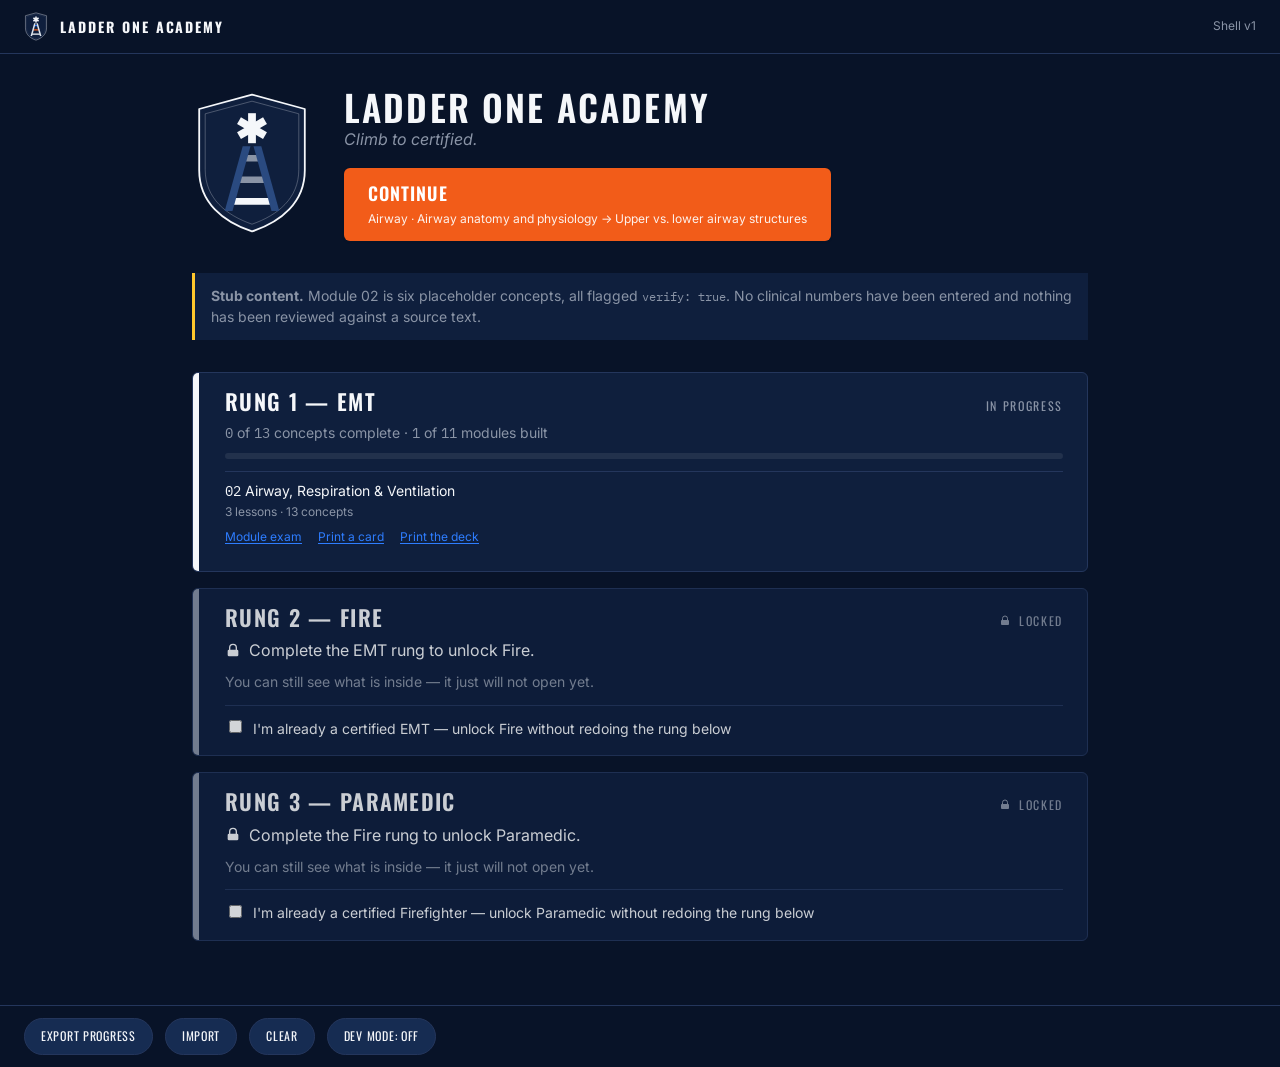
==== index.html @ 01d5b7f4 "Deck print: multiple cards per sheet Co-Authored-By: Claude Opus 5 <noreply@anthropic.com>" ====
<!DOCTYPE html>
<html lang="en" data-text-size="base">
<head>
<meta charset="utf-8">
<meta name="viewport" content="width=device-width, initial-scale=1">
<title>Ladder One Academy</title>
<meta name="description" content="Climb to certified. EMT, Fire and Paramedic, one rung at a time.">
<link rel="icon" href="brand/logo.svg">
<link rel="stylesheet" href="brand/theme.css">
<link rel="stylesheet" href="brand/print.css">
<style>
  /* App shell layout. Colors and type come from brand/theme.css — nothing here
     hardcodes a hex value except the one translucent overlay. */
  .skip {
    position: absolute; left: -9999px;
    background: var(--signal-yellow); color: var(--navy);
    padding: var(--space-2) var(--space-4); border-radius: var(--radius); font-weight: 600;
  }
  .skip:focus { left: var(--space-4); top: var(--space-4); z-index: 10; }

  header.app, footer.app {
    display: flex; align-items: center; gap: var(--space-3);
    padding: var(--space-3) var(--space-5);
    border-bottom: 1px solid var(--border);
  }
  footer.app { border-bottom: 0; border-top: 1px solid var(--border); flex-wrap: wrap; }
  header.app .wordmark {
    font-family: var(--font-display); font-weight: 700;
    letter-spacing: var(--tracking-wider); text-transform: uppercase; font-size: var(--fs-sm);
  }
  header.app .spacer, footer.app .spacer { margin-left: auto; }

  main { display: block; max-width: 56rem; margin: 0 auto; padding: var(--space-6) var(--space-5) var(--space-10); }
  main:focus { outline: none; }
  .loading { color: var(--text-muted); }

  /* --- Hero --------------------------------------------------------------- */
  .hero { display: flex; gap: var(--space-6); align-items: center; flex-wrap: wrap; margin-bottom: var(--space-6); }
  .hero .mark { width: 120px; height: auto; flex: none; }
  .hero h1 { margin: 0; font-size: var(--fs-2xl); }
  .tagline { color: var(--text-muted); font-style: italic; margin: 0 0 var(--space-4); }

  .cta {
    display: inline-block; text-decoration: none;
    background: var(--ember); color: #fff;
    font-family: var(--font-display); font-size: var(--fs-md); font-weight: 600;
    letter-spacing: var(--tracking-wide); text-transform: uppercase;
    padding: var(--space-3) var(--space-5); border-radius: var(--radius);
    box-shadow: var(--shadow-1); transition: box-shadow var(--transition);
  }
  .cta:hover { box-shadow: var(--glow-unlocked); }
  .cta em {
    display: block; font-style: normal; font-family: var(--font-ui);
    font-size: var(--fs-xs); font-weight: 400; letter-spacing: 0; text-transform: none;
    opacity: .92; margin-top: 2px;
  }
  .cta--done { background: var(--surface-raised); color: var(--text-muted); }

  /* --- Banner ------------------------------------------------------------- */
  .banner {
    border-left: 3px solid var(--signal-yellow); background: var(--surface);
    padding: var(--space-3) var(--space-4); font-size: var(--fs-sm);
    color: var(--text-muted); margin-bottom: var(--space-6);
  }
  .banner--error { border-left-color: var(--ember); color: var(--text); }
  .banner code { font-size: var(--fs-xs); }

  /* --- Rungs -------------------------------------------------------------- */
  .rungs { display: flex; flex-direction: column; gap: var(--space-4); }

  .rung {
    position: relative; background: var(--surface); border: 1px solid var(--border);
    border-radius: var(--radius); padding: var(--space-4) var(--space-5) var(--space-4) var(--space-6);
    overflow: hidden;
  }
  .rung-bar { position: absolute; left: 0; top: 0; bottom: 0; width: 6px; background: var(--tier-color); }
  .rung.is-locked { opacity: .82; }
  .rung.is-locked .rung-bar { background: var(--slate); }

  .rung header { display: flex; align-items: baseline; justify-content: space-between; gap: var(--space-3); }
  .rung h2 { margin: 0 0 var(--space-2); font-size: var(--fs-lg); }
  .rung .status {
    display: inline-flex; align-items: center; gap: var(--space-2);
    font-family: var(--font-display); font-size: var(--fs-xs);
    letter-spacing: var(--tracking-wider); text-transform: uppercase; color: var(--text-muted);
  }
  .lock { width: 1em; height: 1em; }

  .lock-why { display: flex; align-items: center; gap: var(--space-2); margin: 0 0 var(--space-2); color: var(--text); }
  .browse { margin: 0; font-size: var(--fs-sm); color: var(--text-muted); }

  .meta { margin: 0 0 var(--space-2); font-size: var(--fs-sm); color: var(--text-muted); }
  .bar { height: 6px; border-radius: var(--radius-pill); background: rgba(255,255,255,.08); overflow: hidden; margin-bottom: var(--space-3); }
  .bar span { display: block; height: 100%; background: var(--tier-color); }

  .modlist { list-style: none; margin: 0; padding: 0; font-size: var(--fs-sm); }
  .modlist li { padding: var(--space-2) 0; border-top: 1px solid var(--border); }
  .modlist em { display: block; font-style: normal; font-size: var(--fs-xs); color: var(--text-muted); }

  .attest { margin-top: var(--space-3); padding-top: var(--space-3); border-top: 1px solid var(--border); }
  .attest label { display: flex; gap: var(--space-2); align-items: flex-start; font-size: var(--fs-sm); cursor: pointer; }
  .attest input { margin-top: .2em; flex: none; }
  .attest-on { margin: var(--space-2) 0 0; font-size: var(--fs-xs); color: var(--signal-yellow); }

  /* --- Lesson stub -------------------------------------------------------- */
  .stub .crumb { font-family: var(--font-display); letter-spacing: var(--tracking-wider); text-transform: uppercase; font-size: var(--fs-xs); color: var(--text-muted); margin-bottom: var(--space-2); }
  .stub h1 { margin-bottom: var(--space-2); }
  .verify-flag { color: var(--signal-yellow); font-size: var(--fs-sm); }
  .stub-box { border: 1px dashed var(--border); border-radius: var(--radius); padding: var(--space-5); margin: var(--space-5) 0; }
  .stub-box h2 { margin-bottom: var(--space-2); font-size: var(--fs-md); color: var(--text-muted); }
  .back { font-family: var(--font-display); letter-spacing: var(--tracking-wide); text-transform: uppercase; font-size: var(--fs-sm); }

  /* --- Lesson view -------------------------------------------------------- */
  .lesson .crumb { font-size: var(--fs-xs); color: var(--text-muted); margin-bottom: var(--space-3); }
  .lesson .crumb a { color: var(--text-muted); }
  .lesson .crumb span { opacity: .5; margin: 0 .25em; }

  .lesson-head h1 { margin-bottom: var(--space-2); }
  .lesson-meta {
    display: flex; align-items: center; gap: var(--space-2); flex-wrap: wrap;
    font-size: var(--fs-sm); color: var(--text-muted); margin-bottom: var(--space-4);
  }
  .done-flag {
    font-family: var(--font-display); font-size: var(--fs-xs); text-transform: uppercase;
    letter-spacing: var(--tracking-wide); color: var(--line-blue);
  }

  .verify-banner {
    border-left: 3px solid var(--signal-yellow); background: var(--surface);
    padding: var(--space-3) var(--space-4); font-size: var(--fs-sm);
    color: var(--text-muted); margin-bottom: var(--space-5);
  }
  .verify-banner b { color: var(--signal-yellow); }
  .verify-banner__rule { display: block; margin-top: var(--space-2); font-size: var(--fs-xs); opacity: .85; }

  .tabs { display: flex; flex-wrap: wrap; gap: var(--space-1); border-bottom: 1px solid var(--border); margin-bottom: var(--space-5); }
  .tab {
    text-decoration: none; color: var(--text-muted);
    font-family: var(--font-display); font-size: var(--fs-xs);
    letter-spacing: var(--tracking-wide); text-transform: uppercase;
    padding: var(--space-3) var(--space-4); border-bottom: 2px solid transparent; margin-bottom: -1px;
  }
  .tab:hover { color: var(--text); }
  .tab.is-active { color: var(--text); border-bottom-color: var(--tier-color); }

  .depth { display: flex; gap: var(--space-2); margin-bottom: var(--space-4); }
  .depth button, .confidence-btns button, .mode-foot button, .quiz-actions button {
    font: inherit; font-family: var(--font-display); font-size: var(--fs-xs);
    letter-spacing: var(--tracking-wide); text-transform: uppercase;
    background: var(--surface-raised); color: var(--text);
    border: 1px solid var(--border); border-radius: var(--radius-pill);
    padding: var(--space-2) var(--space-4); cursor: pointer;
  }
  .depth button[aria-pressed="true"] { background: var(--tier-color); color: var(--navy); border-color: var(--tier-color); }
  .depth-none { font-size: var(--fs-sm); color: var(--text-muted); font-style: italic; margin-bottom: var(--space-4); }

  .prose { font-size: var(--fs-md); line-height: var(--lh-loose); max-width: 38rem; }
  .analogy { font-size: var(--fs-lg); font-style: italic; color: var(--signal-yellow); max-width: 34rem; }
  .dispatch { font-family: var(--font-mono); font-size: var(--fs-sm); color: var(--text-muted); }

  .mode-foot { display: flex; align-items: center; gap: var(--space-3); flex-wrap: wrap; margin: var(--space-5) 0; }
  .mode-foot button:disabled { opacity: .55; cursor: default; }
  .mode-foot__hint { font-size: var(--fs-xs); color: var(--text-muted); }

  .keypoints {
    background: var(--surface); border: 1px solid var(--border);
    border-left: 3px solid var(--tier-color); border-radius: var(--radius);
    padding: var(--space-4) var(--space-5); margin: var(--space-5) 0;
  }
  .keypoints h2 { font-size: var(--fs-md); margin-bottom: var(--space-3); }
  .keypoints ul { margin: 0; padding-left: var(--space-5); }
  .keypoints li { margin-bottom: var(--space-2); }

  .concept-nav {
    display: flex; align-items: center; justify-content: space-between; gap: var(--space-3);
    border-top: 1px solid var(--border); padding-top: var(--space-4); margin-top: var(--space-6);
    font-family: var(--font-display); font-size: var(--fs-xs);
    letter-spacing: var(--tracking-wide); text-transform: uppercase;
  }
  .concept-nav .is-off { color: var(--slate); opacity: .45; }
  .nav-pos { font-family: var(--font-ui); letter-spacing: 0; text-transform: none; color: var(--text-muted); }

  /* --- Quiz --------------------------------------------------------------- */
  .quiz-intro h2, .quiz-result h2 { font-size: var(--fs-lg); }
  .quiz-note { font-size: var(--fs-sm); color: var(--text-muted); max-width: 38rem; }
  .quiz-progress { font-size: var(--fs-xs); color: var(--text-muted); text-transform: uppercase; letter-spacing: var(--tracking-wide); }
  .quiz-style { font-family: var(--font-mono); }
  .quiz-stem { font-size: var(--fs-md); line-height: var(--lh-snug); max-width: 38rem; margin-bottom: var(--space-4); }

  .opts { list-style: none; margin: 0 0 var(--space-5); padding: 0; max-width: 40rem; }
  .opt { margin-bottom: var(--space-2); }
  .opt > button {
    display: flex; gap: var(--space-3); width: 100%; text-align: left;
    font: inherit; color: var(--text); cursor: pointer;
    background: var(--surface); border: 1px solid var(--border);
    border-radius: var(--radius); padding: var(--space-3) var(--space-4);
  }
  .opt > button:hover:not(:disabled) { border-color: var(--slate); }
  .opt > button:disabled { cursor: default; }
  .opt-letter { flex: none; color: var(--text-muted); font-weight: 600; }
  .opt.is-correct > button { border-color: var(--line-blue); box-shadow: inset 3px 0 0 var(--line-blue); }
  .opt.is-wrong   > button { border-color: var(--ember);     box-shadow: inset 3px 0 0 var(--ember); }
  .opt.is-dim     > button { opacity: .5; }
  .rationale { font-size: var(--fs-sm); color: var(--text-muted); margin: var(--space-2) 0 0 var(--space-6); max-width: 36rem; }
  .rationale b { color: var(--text); }

  .confidence { border-top: 1px solid var(--border); padding-top: var(--space-4); }
  .confidence > p { margin-bottom: var(--space-3); font-family: var(--font-display); text-transform: uppercase; letter-spacing: var(--tracking-wide); font-size: var(--fs-xs); color: var(--text-muted); }
  .confidence-btns { display: flex; gap: var(--space-2); flex-wrap: wrap; margin-bottom: var(--space-3); }
  .confidence-note { font-size: var(--fs-xs); color: var(--text-muted); margin: 0; }

  .quiz-result { border: 1px solid var(--border); border-radius: var(--radius); padding: var(--space-5); }
  .quiz-result.is-pass { border-left: 3px solid var(--line-blue); }
  .quiz-result.is-fail { border-left: 3px solid var(--ember); }
  .score { font-size: var(--fs-lg); }
  .focus-note { font-size: var(--fs-sm); color: var(--text-muted); }
  .quiz-actions { display: flex; align-items: center; gap: var(--space-4); flex-wrap: wrap; margin-top: var(--space-4); }

  /* --- Do It mode --------------------------------------------------------- */
  .do-prompt { font-size: var(--fs-md); max-width: 38rem; margin-bottom: var(--space-5); }
  .do-list { list-style: none; margin: 0; padding: 0; max-width: 42rem; }
  .do-item {
    border: 1px solid var(--border); border-left: 3px solid var(--border);
    border-radius: var(--radius); padding: var(--space-4); margin-bottom: var(--space-3);
    background: var(--surface);
  }
  .do-item.is-right { border-left-color: var(--line-blue); }
  .do-item.is-wrong { border-left-color: var(--ember); }
  .do-stem { margin: 0 0 var(--space-3); }
  .do-num { color: var(--text-muted); margin-right: var(--space-2); }
  .do-choices { display: flex; gap: var(--space-2); flex-wrap: wrap; }
  .do-choice {
    font: inherit; font-family: var(--font-display); font-size: var(--fs-xs);
    letter-spacing: var(--tracking-wide); text-transform: uppercase;
    background: var(--surface-raised); color: var(--text);
    border: 1px solid var(--border); border-radius: var(--radius-pill);
    padding: var(--space-2) var(--space-4); cursor: pointer;
  }
  .do-choice:hover:not(:disabled) { border-color: var(--slate); }
  .do-choice:disabled { cursor: default; }
  .do-choice.is-correct { border-color: var(--line-blue); color: var(--line-blue); }
  .do-choice.is-wrong   { border-color: var(--ember);     color: var(--ember); }
  .do-choice.is-dim     { opacity: .45; }
  .do-why { font-size: var(--fs-sm); color: var(--text-muted); margin: var(--space-3) 0 0; }
  .do-why b { color: var(--text); }
  .do-foot { display: flex; align-items: center; gap: var(--space-4); flex-wrap: wrap; margin-top: var(--space-4); }
  .do-foot button {
    font: inherit; font-family: var(--font-display); font-size: var(--fs-xs);
    letter-spacing: var(--tracking-wide); text-transform: uppercase;
    background: var(--surface-raised); color: var(--text);
    border: 1px solid var(--border); border-radius: var(--radius-pill);
    padding: var(--space-2) var(--space-4); cursor: pointer;
  }
  .do-score { margin: 0; font-size: var(--fs-sm); color: var(--text-muted); }
  .do-solution {
    border: 1px solid var(--border); border-left: 3px solid var(--border);
    border-radius: var(--radius); padding: var(--space-4); margin-top: var(--space-4); max-width: 40rem;
  }
  .do-solution.is-right { border-left-color: var(--line-blue); }
  .do-solution.is-wrong { border-left-color: var(--ember); }
  .do-verdict { margin: 0 0 var(--space-2); }
  .do-worked { margin: 0; font-size: var(--fs-sm); color: var(--text-muted); }
  .do-note { font-size: var(--fs-xs); color: var(--text-muted); margin-top: var(--space-4); }

  /* --- Hear It ------------------------------------------------------------ */
  .hear-controls { display: flex; align-items: center; gap: var(--space-3); flex-wrap: wrap; margin-bottom: var(--space-3); }
  .hear-controls button {
    font: inherit; font-family: var(--font-display); font-size: var(--fs-xs);
    letter-spacing: var(--tracking-wide); text-transform: uppercase;
    background: var(--surface-raised); color: var(--text);
    border: 1px solid var(--border); border-radius: var(--radius-pill);
    padding: var(--space-2) var(--space-5); cursor: pointer; min-width: 6rem;
  }
  #hear-play { background: var(--ember); border-color: var(--ember); color: #fff; }
  .hear-rate {
    display: flex; align-items: center; gap: var(--space-2);
    font-family: var(--font-display); font-size: var(--fs-xs);
    letter-spacing: var(--tracking-wide); text-transform: uppercase; color: var(--text-muted);
  }
  .hear-rate input { width: 8rem; accent-color: var(--ember); }
  #hear-rate-label { color: var(--text); min-width: 2.8rem; }
  .hear-status { font-size: var(--fs-xs); color: var(--text-muted); }
  .hear-source { font-size: var(--fs-sm); color: var(--text-muted); margin-bottom: var(--space-4); }
  .hear-text { font-size: var(--fs-md); line-height: var(--lh-loose); max-width: 38rem; }
  .hear-para {
    padding: var(--space-2) var(--space-3);
    border-left: 3px solid transparent; border-radius: var(--radius-sm);
    transition: background var(--transition), border-color var(--transition);
  }
  .hear-para.is-read { opacity: .5; }
  .hear-para.is-reading {
    background: var(--surface); border-left-color: var(--signal-yellow); opacity: 1;
  }

  /* --- Teach It Back ------------------------------------------------------ */
  .teach-prompt { font-size: var(--fs-md); max-width: 38rem; margin-bottom: var(--space-4); }
  .teach-input {
    display: block; width: 100%; max-width: 38rem;
    font: inherit; font-family: var(--font-ui); font-size: var(--fs-base);
    line-height: var(--lh-normal); color: var(--text);
    background: var(--surface); border: 1px solid var(--border);
    border-radius: var(--radius); padding: var(--space-3) var(--space-4); resize: vertical;
  }
  .teach-foot { display: flex; align-items: center; gap: var(--space-3); flex-wrap: wrap; margin-top: var(--space-4); }
  .teach-foot button {
    font: inherit; font-family: var(--font-display); font-size: var(--fs-xs);
    letter-spacing: var(--tracking-wide); text-transform: uppercase;
    background: var(--ember); color: #fff; border: 0; border-radius: var(--radius-pill);
    padding: var(--space-2) var(--space-5); cursor: pointer;
  }
  #teach-again { background: var(--surface-raised); color: var(--text); border: 1px solid var(--border); }
  .teach-yours, .teach-results, .teach-model {
    border: 1px solid var(--border); border-radius: var(--radius);
    padding: var(--space-4); margin-bottom: var(--space-4); max-width: 40rem;
  }
  .teach-results { border-left: 3px solid var(--tier-color); }
  .teach-model { border-left: 3px solid var(--line-blue); }
  .teach-yours h3, .teach-results h3, .teach-model h3 { font-size: var(--fs-md); margin-bottom: var(--space-3); }
  .teach-echo { white-space: pre-wrap; color: var(--text-muted); margin: 0; }
  .teach-points { list-style: none; margin: 0 0 var(--space-3); padding: 0; }
  .teach-points li { display: flex; gap: var(--space-3); margin-bottom: var(--space-2); }
  .teach-mark { flex: none; font-weight: 700; }
  .teach-points .is-hit .teach-mark { color: var(--line-blue); }
  .teach-points .is-miss .teach-mark { color: var(--ember); }
  .teach-points .is-miss { color: var(--text-muted); }
  .teach-accept { display: block; font-size: var(--fs-xs); font-style: italic; opacity: .8; }
  .teach-caveat { font-size: var(--fs-xs); color: var(--text-muted); margin: 0; }

  /* --- See It ------------------------------------------------------------- */
  .see-fig { margin: 0 0 var(--space-6); max-width: 40rem; }
  .see-open {
    display: block; width: 100%; padding: 0; cursor: zoom-in; position: relative;
    background: var(--star-white); border: 1px solid var(--border); border-radius: var(--radius);
    overflow: hidden;
  }
  .see-open img { display: block; width: 100%; height: auto; }
  .see-hint {
    position: absolute; right: var(--space-2); bottom: var(--space-2);
    background: rgba(15,31,61,.82); color: var(--star-white);
    font-family: var(--font-display); font-size: var(--fs-xs);
    letter-spacing: var(--tracking-wide); text-transform: uppercase;
    padding: var(--space-1) var(--space-3); border-radius: var(--radius-pill);
  }
  .see-fig figcaption { margin-top: var(--space-3); font-size: var(--fs-sm); }
  .see-credit { margin: var(--space-2) 0 0; font-size: var(--fs-xs); color: var(--text-muted); }

  .see-zoom {
    position: fixed; inset: 0; z-index: 50;
    background: rgba(8,19,40,.94);
    display: flex; flex-direction: column;
  }
  .see-zoom__bar {
    display: flex; align-items: center; justify-content: space-between; gap: var(--space-4);
    padding: var(--space-3) var(--space-5); border-bottom: 1px solid var(--border);
    font-size: var(--fs-sm); color: var(--text-muted);
  }
  .see-zoom__bar button {
    font: inherit; font-family: var(--font-display); font-size: var(--fs-xs);
    letter-spacing: var(--tracking-wide); text-transform: uppercase;
    background: var(--surface-raised); color: var(--text);
    border: 1px solid var(--border); border-radius: var(--radius-pill);
    padding: var(--space-2) var(--space-4); cursor: pointer; flex: none;
  }
  .see-zoom__stage {
    flex: 1; display: flex; align-items: center; justify-content: center;
    padding: var(--space-5); overflow: auto; background: var(--star-white);
  }
  .see-zoom__stage img { max-width: 100%; max-height: 100%; }

  /* --- Do It: sort into buckets ------------------------------------------- */
  .sort-how { font-size: var(--fs-sm); color: var(--text-muted); margin-bottom: var(--space-3); }
  .sort-tray {
    display: flex; flex-wrap: wrap; gap: var(--space-2);
    padding: var(--space-3); margin-bottom: var(--space-5);
    border: 1px dashed var(--border); border-radius: var(--radius); min-height: 3.5rem;
  }
  .sort-item {
    font: inherit; font-size: var(--fs-sm); color: var(--text);
    background: var(--surface-raised); border: 1px solid var(--border);
    border-radius: var(--radius-pill); padding: var(--space-2) var(--space-4); cursor: pointer;
  }
  .sort-item:hover:not(:disabled) { border-color: var(--slate); }
  .sort-item.is-selected { background: var(--signal-yellow); color: var(--navy); border-color: var(--signal-yellow); }
  .sort-item--placed { display: block; width: 100%; text-align: left; margin-bottom: var(--space-2); border-radius: var(--radius); }
  .sort-item--placed.is-right { border-color: var(--line-blue); box-shadow: inset 3px 0 0 var(--line-blue); }
  .sort-item--placed.is-wrong { border-color: var(--ember); box-shadow: inset 3px 0 0 var(--ember); }
  .sort-item--placed:disabled { cursor: default; }
  .sort-belongs { display: block; font-style: italic; font-size: var(--fs-xs); color: var(--ember); margin-top: 2px; }

  .sort-buckets { display: flex; gap: var(--space-4); flex-wrap: wrap; }
  .sort-bucket {
    flex: 1 1 14rem; background: var(--surface);
    border: 1px solid var(--border); border-radius: var(--radius); padding: var(--space-4);
  }
  .sort-bucket.is-target { border-color: var(--signal-yellow); border-style: dashed; }
  .sort-bucket h3 {
    display: flex; justify-content: space-between; align-items: baseline;
    font-size: var(--fs-md); margin-bottom: var(--space-3);
  }
  .sort-count { color: var(--text-muted); font-size: var(--fs-sm); }
  .sort-drop { min-height: 4rem; }
  .sort-empty { font-size: var(--fs-sm); color: var(--text-muted); font-style: italic; margin: 0; }
  #sort-check:disabled { opacity: .5; cursor: default; }

  /* --- Deck print --------------------------------------------------------- */
  .deck-opts { display: flex; gap: var(--space-5); flex-wrap: wrap; margin: var(--space-4) 0; }
  .deck-opts fieldset {
    flex: 1 1 18rem; border: 1px solid var(--border); border-radius: var(--radius);
    padding: var(--space-4); margin: 0;
  }
  .deck-opts legend {
    font-family: var(--font-display); font-size: var(--fs-xs);
    letter-spacing: var(--tracking-wide); text-transform: uppercase; color: var(--text-muted);
    padding: 0 var(--space-2);
  }
  .deck-opts label { display: flex; gap: var(--space-2); align-items: baseline; margin-bottom: var(--space-2); font-size: var(--fs-sm); cursor: pointer; }
  .deck-opts label em { display: block; font-style: normal; font-size: var(--fs-xs); color: var(--text-muted); }
  .deck-opts select {
    font: inherit; font-size: var(--fs-sm); width: 100%;
    background: var(--surface-raised); color: var(--text);
    border: 1px solid var(--border); border-radius: var(--radius);
    padding: var(--space-2) var(--space-3); margin: var(--space-1) 0 var(--space-3);
  }
  .deck-opts select:disabled { opacity: .45; }

  .deck-pick { border: 1px solid var(--border); border-radius: var(--radius); padding: var(--space-4); margin-bottom: var(--space-4); }
  .deck-pick__bar { display: flex; gap: var(--space-3); align-items: center; flex-wrap: wrap; margin-bottom: var(--space-3); }
  .deck-pick__bar button {
    font: inherit; font-family: var(--font-display); font-size: var(--fs-xs);
    letter-spacing: var(--tracking-wide); text-transform: uppercase;
    background: var(--surface-raised); color: var(--text);
    border: 1px solid var(--border); border-radius: var(--radius-pill);
    padding: var(--space-2) var(--space-4); cursor: pointer;
  }
  .deck-list { list-style: none; margin: 0; padding: 0; max-height: 18rem; overflow-y: auto; }
  .deck-list label { display: flex; gap: var(--space-3); align-items: baseline; padding: var(--space-2) 0; border-top: 1px solid var(--border); font-size: var(--fs-sm); cursor: pointer; }
  .deck-list em { font-style: normal; font-size: var(--fs-xs); color: var(--text-muted); margin-left: auto; }
  .deck-list .num { color: var(--text-muted); }

  .deckprint .paper-stage .l1a-sheet { margin-bottom: var(--space-6); }
  .printview__actions button:disabled { opacity: .5; cursor: default; }

  /* --- Dev mode banner ---------------------------------------------------- */
  .devbanner {
    background: var(--signal-yellow); color: var(--navy);
    font-family: var(--font-display); font-size: var(--fs-xs); font-weight: 700;
    letter-spacing: var(--tracking-wider); text-transform: uppercase;
    text-align: center; padding: var(--space-2) var(--space-4);
    margin: 0 0 var(--space-5);
    border-radius: var(--radius-sm);
  }
  footer.app button[aria-pressed="true"] { background: var(--signal-yellow); color: var(--navy); border-color: var(--signal-yellow); }

  /* --- Module exam -------------------------------------------------------- */
  .exam-intro h2, .exam-review h2 { font-size: var(--fs-lg); }
  .weights-label { margin-bottom: var(--space-2); font-size: var(--fs-sm); color: var(--text-muted); }
  .weights { list-style: none; margin: 0 0 var(--space-4); padding: 0; display: flex; gap: var(--space-4); flex-wrap: wrap; font-size: var(--fs-sm); }
  .exam-locked {
    border-left: 3px solid var(--ember); background: var(--surface);
    padding: var(--space-4); margin: var(--space-4) 0;
  }
  .exam-locked b { color: var(--ember); }

  .exam-bar {
    display: flex; justify-content: space-between; align-items: baseline; gap: var(--space-3);
    font-family: var(--font-display); font-size: var(--fs-xs);
    letter-spacing: var(--tracking-wide); text-transform: uppercase;
    color: var(--text-muted); margin-bottom: var(--space-2);
  }
  .exam-clock { font-size: var(--fs-md); color: var(--text); }
  .exam-bar .ok { color: var(--line-blue); }
  .exam-bar .no { color: var(--ember); }
  .exam .bar { margin-bottom: var(--space-5); }

  .opt.is-picked > button { border-color: var(--signal-yellow); box-shadow: inset 3px 0 0 var(--signal-yellow); }
  .confidence.is-off { opacity: .55; }
  .confidence-btns button:disabled { cursor: default; opacity: .5; }

  .opts--review .opt { margin-bottom: var(--space-4); }
  .opt-static {
    display: flex; gap: var(--space-3);
    background: var(--surface); border: 1px solid var(--border);
    border-radius: var(--radius); padding: var(--space-3) var(--space-4);
  }
  .opt.is-correct .opt-static { border-color: var(--line-blue); box-shadow: inset 3px 0 0 var(--line-blue); }
  .opt.is-wrong   .opt-static { border-color: var(--ember);     box-shadow: inset 3px 0 0 var(--ember); }
  .opt-text em { color: var(--text-muted); font-style: italic; }
  .review-nav { display: flex; gap: var(--space-3); align-items: center; flex-wrap: wrap; margin-top: var(--space-5); }
  .review-nav button {
    font: inherit; font-family: var(--font-display); font-size: var(--fs-xs);
    letter-spacing: var(--tracking-wide); text-transform: uppercase;
    background: var(--surface-raised); color: var(--text);
    border: 1px solid var(--border); border-radius: var(--radius-pill);
    padding: var(--space-2) var(--space-4); cursor: pointer;
  }
  .review-nav button:disabled { opacity: .45; cursor: default; }

  table.domains, table.attempts { width: 100%; border-collapse: collapse; font-size: var(--fs-sm); margin: var(--space-3) 0 var(--space-5); }
  table.domains th, table.domains td, table.attempts th, table.attempts td {
    text-align: left; padding: var(--space-2) var(--space-3); border-bottom: 1px solid var(--border);
  }
  table.domains th, table.attempts th {
    font-family: var(--font-display); font-size: var(--fs-xs);
    letter-spacing: var(--tracking-wide); text-transform: uppercase; color: var(--text-muted);
  }
  .dbar { display: block; height: 6px; width: 100%; background: rgba(255,255,255,.08); border-radius: var(--radius-pill); overflow: hidden; }
  .dbar span { display: block; height: 100%; background: var(--tier-color); }

  .modlinks { display: block; margin-top: var(--space-1); }
  .modlinks a { font-size: var(--fs-xs); margin-right: var(--space-3); }

  /* --- Print view --------------------------------------------------------- */
  .printview__chrome { margin-bottom: var(--space-5); }
  .printview__actions { display: flex; gap: var(--space-3); align-items: center; flex-wrap: wrap; margin: var(--space-4) 0; }
  .printview__actions button {
    font: inherit; font-family: var(--font-display); font-size: var(--fs-xs);
    letter-spacing: var(--tracking-wide); text-transform: uppercase;
    background: var(--ember); color: #fff; border: 0; border-radius: var(--radius-pill);
    padding: var(--space-2) var(--space-5); cursor: pointer;
  }
  .paper-stage { background: #55607A; padding: var(--space-5); border-radius: var(--radius); overflow-x: auto; }
  .paper-stage .l1a-sheet { box-shadow: 0 10px 30px rgba(0,0,0,.45); }
  .stage-label {
    font-family: var(--font-display); letter-spacing: var(--tracking-wider);
    text-transform: uppercase; font-size: var(--fs-xs); color: var(--star-white);
    margin: 0 0 var(--space-3);
  }
  .paper-stage .stage-label + .l1a-sheet { margin-bottom: var(--space-5); }

  @media print {
    header.app, footer.app, .skip, .printview__chrome, .stage-label, .devbanner { display: none !important; }
    main { max-width: none; margin: 0; padding: 0; }
    .paper-stage { background: none !important; padding: 0; }
    .paper-stage .l1a-sheet { box-shadow: none !important; }
  }

  /* --- Footer controls ---------------------------------------------------- */
  footer.app button {
    font: inherit; font-family: var(--font-display); font-size: var(--fs-xs);
    letter-spacing: var(--tracking-wide); text-transform: uppercase;
    background: var(--surface-raised); color: var(--text);
    border: 1px solid var(--border); border-radius: var(--radius-pill);
    padding: var(--space-2) var(--space-4); cursor: pointer;
  }
  footer.app button:hover { border-color: var(--slate); }
  .say { font-size: var(--fs-sm); color: var(--signal-yellow); }
  .say--error { color: var(--ember); }
  footer.app small { font-size: var(--fs-xs); color: var(--text-muted); }
</style>
</head>
<body>

<a class="skip" href="#main">Skip to content</a>

<header class="app">
  <img src="brand/logo.svg" alt="" width="24" height="29">
  <span class="wordmark">Ladder One Academy</span>
  <span class="spacer"></span>
  <small style="color:var(--text-muted);font-size:var(--fs-xs)">Shell v1</small>
</header>

<main id="main" tabindex="-1"><p class="loading">Loading…</p></main>

<footer class="app">
  <button type="button" id="export">Export progress</button>
  <button type="button" id="import">Import</button>
  <button type="button" id="reset">Clear</button>
  <button type="button" id="devmode" aria-pressed="false">Dev mode: off</button>
  <input type="file" id="import-file" accept="application/json,.json" hidden>
  <span class="spacer"></span>
  <span id="say" class="say" role="status" aria-live="polite"></span>
</footer>

<script type="module" src="js/app.js"></script>
</body>
</html>
---- brand/theme.css ----
/* ==========================================================================
   Ladder One Academy — theme.css
   The single source of brand truth. Every renderer pulls from here: app shell,
   card printer, worksheet generator, test pages. Nothing hardcodes a hex value.
   Palette and type are locked in docs/master-plan.md §2.
   ========================================================================== */

@import url('https://fonts.googleapis.com/css2?family=Oswald:wght@500;600;700&family=Inter:wght@400;500;600;700&family=IBM+Plex+Mono:wght@400;500;600&family=Atkinson+Hyperlegible:wght@400;700&display=swap');

:root {
  /* --- Brand palette ------------------------------------------------------ */
  --navy:           #0F1F3D;  /* Turnout Navy — primary background, headers, shield */
  --ember:          #F25C19;  /* Fire tier accent, CTAs, unlocked glow */
  --line-blue:      #2E7DFF;  /* Paramedic tier accent, links */
  --star-white:     #F5F7FA;  /* EMT tier accent, card backgrounds */
  --signal-yellow:  #FFC72C;  /* Warnings, high-yield flags */
  --slate:          #8A94A6;  /* Locked states, secondary text */

  /* --- Tier colors --------------------------------------------------------
     Rung 1 EMT = star white, Rung 2 Fire = ember, Rung 3 Paramedic = line blue.
     --tier-color is rebound per scope by .tier-emt / .tier-fire / .tier-medic. */
  --tier-emt:    var(--star-white);
  --tier-fire:   var(--ember);
  --tier-medic:  var(--line-blue);
  --tier-locked: var(--slate);
  --tier-color:  var(--tier-emt);

  /* --- Navy ramp ----------------------------------------------------------
     Derived from Turnout Navy. Used for app surfaces; print never uses these. */
  --navy-900: #081328;
  --navy-800: #0F1F3D;
  --navy-700: #162C52;
  --navy-600: #1E3A68;
  --navy-500: #2A4A80;

  /* --- Semantic tokens (app shell, dark by default) ----------------------- */
  --bg:            var(--navy-900);
  --surface:       var(--navy-800);
  --surface-raised:var(--navy-700);
  --border:        #24365C;
  --text:          var(--star-white);
  --text-muted:    var(--slate);
  --text-inverse:  var(--navy);
  --link:          var(--line-blue);
  --accent:        var(--ember);
  --warn:          var(--signal-yellow);
  --focus-ring:    var(--signal-yellow);

  /* --- Paper tokens (cards, worksheets, tests — always light) ------------- */
  --paper:         #FFFFFF;
  --paper-tint:    var(--star-white);
  --ink:           var(--navy);
  --ink-muted:     #5B657A;
  --rule:          #C8D0DD;   /* hairlines on printed material */
  --cut-guide:     #B9C0CC;   /* trim marks — light enough to ignore, dark enough to follow */

  /* --- Type stacks --------------------------------------------------------
     Google Fonts first, then a system fallback that keeps the same feel so a
     failed font load degrades rather than breaks the layout. */
  --font-heading: 'Oswald', 'Haettenschweiler', 'Arial Narrow Bold', 'Impact', sans-serif;
  --font-body:    'Inter', -apple-system, BlinkMacSystemFont, 'Segoe UI', 'Helvetica Neue', Arial, sans-serif;
  --font-mono:    'IBM Plex Mono', ui-monospace, 'SF Mono', Menlo, Consolas, 'Liberation Mono', monospace;
  --font-a11y:    'Atkinson Hyperlegible', 'Comic Sans MS', Verdana, sans-serif;

  /* Rebound by the accessibility toggle; everything else references these. */
  --font-ui:      var(--font-body);
  --font-display: var(--font-heading);

  /* --- Type scale (1.25 ratio off a 1rem base) --------------------------- */
  --fs-xs:   0.75rem;
  --fs-sm:   0.875rem;
  --fs-base: 1rem;
  --fs-md:   1.125rem;
  --fs-lg:   1.375rem;
  --fs-xl:   1.75rem;
  --fs-2xl:  2.25rem;
  --fs-3xl:  3rem;

  --lh-tight:  1.15;
  --lh-snug:   1.35;
  --lh-normal: 1.55;
  --lh-loose:  1.75;

  --tracking-wide:  0.06em;
  --tracking-wider: 0.14em;   /* the ACADEMY lockup and card type labels */

  /* --- Spacing (4px base) ------------------------------------------------ */
  --space-1:  0.25rem;
  --space-2:  0.5rem;
  --space-3:  0.75rem;
  --space-4:  1rem;
  --space-5:  1.5rem;
  --space-6:  2rem;
  --space-8:  3rem;
  --space-10: 4rem;
  --space-12: 6rem;

  /* --- Shape & motion ---------------------------------------------------- */
  --radius-sm: 3px;
  --radius:    6px;
  --radius-lg: 12px;
  --radius-pill: 999px;

  --shadow-1: 0 1px 2px rgba(8, 19, 40, 0.35);
  --shadow-2: 0 4px 14px rgba(8, 19, 40, 0.45);
  --glow-unlocked: 0 0 0 3px rgba(242, 92, 25, 0.35);

  --transition: 160ms ease;

  /* --- Print geometry (shared with print.css) ---------------------------- */
  --card-w: 3in;
  --card-h: 5in;
  --card-pad: 0.22in;
  --tier-bar-w: 0.18in;
}

/* --- Tier scoping ---------------------------------------------------------
   Put .tier-emt / .tier-fire / .tier-medic on any container and everything
   inside it — color bars, rung highlights, CTA accents — follows. */
.tier-emt    { --tier-color: var(--tier-emt); }
.tier-fire   { --tier-color: var(--tier-fire); }
.tier-medic  { --tier-color: var(--tier-medic); }
.tier-locked { --tier-color: var(--tier-locked); }

/* --- Accessibility options (CLAUDE.md non-negotiables) --------------------
   Set on <html> by js/app.js and persisted with the rest of progress state. */
[data-font="hyperlegible"] { --font-ui: var(--font-a11y); --font-display: var(--font-a11y); }

[data-text-size="base"] { font-size: 100%; }
[data-text-size="lg"]   { font-size: 112.5%; }
[data-text-size="xl"]   { font-size: 125%; }

@media (prefers-reduced-motion: reduce) {
  :root { --transition: 0ms; }
  *, *::before, *::after { animation-duration: 0.01ms !important; transition-duration: 0.01ms !important; }
}

/* --- Base ---------------------------------------------------------------- */
html { font-size: 100%; -webkit-text-size-adjust: 100%; }

body {
  margin: 0;
  background: var(--bg);
  color: var(--text);
  font-family: var(--font-ui);
  font-size: var(--fs-base);
  line-height: var(--lh-normal);
  -webkit-font-smoothing: antialiased;
}

h1, h2, h3, h4 {
  font-family: var(--font-display);
  font-weight: 600;
  line-height: var(--lh-tight);
  letter-spacing: var(--tracking-wide);
  text-transform: uppercase;
  margin: 0 0 var(--space-3);
}

h1 { font-size: var(--fs-2xl); }
h2 { font-size: var(--fs-xl); }
h3 { font-size: var(--fs-lg); }
h4 { font-size: var(--fs-md); }

p { margin: 0 0 var(--space-4); }

a { color: var(--link); text-decoration-thickness: 1px; text-underline-offset: 2px; }

/* Numbers, doses, vitals, radio reports — tabular so columns line up. */
.num, code, kbd, samp {
  font-family: var(--font-mono);
  font-variant-numeric: tabular-nums;
  font-feature-settings: "tnum" 1;
}

/* Keyboard navigation is a non-negotiable — never remove this. */
:focus-visible {
  outline: 3px solid var(--focus-ring);
  outline-offset: 2px;
  border-radius: var(--radius-sm);
}

/* --- Shared brand bits ---------------------------------------------------- */
.l1a-stamp {
  display: inline-flex;
  align-items: center;
  gap: 0.4em;
  font-family: var(--font-display);
  font-weight: 700;
  letter-spacing: var(--tracking-wider);
  text-transform: uppercase;
}

.l1a-highyield {
  display: inline-block;
  padding: 0.1em 0.55em;
  border-radius: var(--radius-pill);
  background: var(--signal-yellow);
  color: var(--navy);
  font-family: var(--font-display);
  font-size: var(--fs-xs);
  font-weight: 700;
  letter-spacing: var(--tracking-wide);
  text-transform: uppercase;
}
---- brand/print.css ----
/* ==========================================================================
   Ladder One Academy — print.css
   Printed material: 3x5 note cards tiled on Letter, and full-page tests and
   worksheets. Depends on brand/theme.css for every color and font.

   These classes are deliberately NOT wrapped in @media print — brand/preview.html
   renders them on screen so a layout can be checked without burning paper.
   Only page setup and screen-chrome suppression live in the print block.
   ========================================================================== */

/* --- Page setup -----------------------------------------------------------
   0.5in margin leaves a 7.5 x 10in live area: exactly two 3in columns with a
   0.5in gutter, and exactly two 5in rows. */
@page {
  size: letter portrait;
  margin: 0.5in;
}

@page :first { margin: 0.5in; }

/* --- The sheet ------------------------------------------------------------ */
.l1a-sheet {
  box-sizing: border-box;
  width: 7.5in;
  min-height: 10in;
  margin: 0 auto;
  display: grid;
  grid-template-columns: var(--card-w) var(--card-w);
  grid-template-rows: var(--card-h) var(--card-h);
  column-gap: 0.5in;
  row-gap: 0;
  justify-content: center;
  align-content: start;
  background: var(--paper);
}

/* Backs sheet. Printing duplex on the LONG edge mirrors the page left-to-right,
   so the back of the card in column 1 must be laid out in column 2. Setting the
   grid to rtl swaps the columns while .l1a-card resets text direction. Rows are
   unaffected by a long-edge flip and stay in order.
   Feed order: print all fronts, reload the stack unturned, print all backs. */
.l1a-sheet--backs { direction: rtl; }
.l1a-sheet--backs > .l1a-card { direction: ltr; }

/* --- The card ------------------------------------------------------------- */
.l1a-card {
  box-sizing: border-box;
  position: relative;
  width: var(--card-w);
  height: var(--card-h);
  padding: var(--card-pad) var(--card-pad) var(--card-pad) calc(var(--tier-bar-w) + var(--card-pad));
  background: var(--paper);
  color: var(--ink);
  font-family: var(--font-ui);
  font-size: 9.5pt;
  line-height: var(--lh-snug);
  overflow: hidden;

  /* Cut guide. A hairline dashed trim box on every card; adjacent cards share
     a cut so the whole sheet comes apart in four straight passes. */
  outline: 0.5pt dashed var(--cut-guide);
  outline-offset: 0;
}

/* Corner crop ticks, drawn just inside the trim box so a blade has something to
   line up on even if the dashed outline is faint. */
.l1a-card::before,
.l1a-card::after {
  content: "";
  position: absolute;
  width: 0.18in;
  height: 0.18in;
  pointer-events: none;
}
.l1a-card::before {
  top: 0; right: 0;
  border-top: 0.75pt solid var(--cut-guide);
  border-right: 0.75pt solid var(--cut-guide);
}
.l1a-card::after {
  bottom: 0; right: 0;
  border-bottom: 0.75pt solid var(--cut-guide);
  border-right: 0.75pt solid var(--cut-guide);
}

/* --- Tier color bar -------------------------------------------------------
   Down the left edge of every printed piece. In black and white the color is
   gone, so each tier is also identifiable by texture: EMT hatched, Fire solid,
   Paramedic dotted. The texture is always drawn — it reads as detail in color
   and as the sole identifier in mono. These patterns live here in the print
   stylesheet only; theme.css carries the colors, not the textures. */
.l1a-bar {
  position: absolute;
  top: 0;
  left: 0;
  width: var(--tier-bar-w);
  height: 100%;
  background-color: var(--tier-color);
  print-color-adjust: exact;
  -webkit-print-color-adjust: exact;
}

/* EMT — star white fill carrying a fine navy diagonal hatch. Star white on
   white paper is almost nothing, so the hatch is what makes the bar exist,
   in color and in black and white alike. */
.tier-emt > .l1a-bar {
  background-image: repeating-linear-gradient(
    45deg,
    var(--navy) 0 0.5pt,
    transparent 0.5pt 4pt);
  box-shadow: inset -0.5pt 0 0 var(--navy), inset 0.5pt 0 0 var(--navy);
}

/* Fire — solid ember, no pattern. */
.tier-fire > .l1a-bar { background-image: none; }

/* Paramedic — line blue, dotted. */
.tier-medic > .l1a-bar {
  background-image: repeating-linear-gradient(
    to bottom,
    rgba(15, 31, 61, 0.65) 0 2px,
    transparent 2px 7px);
}

/* --- Card furniture ------------------------------------------------------- */
.l1a-card__head {
  display: flex;
  align-items: flex-start;
  justify-content: space-between;
  gap: var(--space-2);
  margin-bottom: 0.14in;
}

.l1a-card__stamp {
  display: flex;
  align-items: center;
  gap: 0.05in;
  font-family: var(--font-display);
  font-size: 7pt;
  font-weight: 700;
  letter-spacing: var(--tracking-wider);
  text-transform: uppercase;
  color: var(--ink);
}
.l1a-card__stamp svg { width: 0.19in; height: 0.228in; flex: none; display: block; }

.l1a-card__type {
  font-family: var(--font-display);
  font-size: 6.5pt;
  font-weight: 600;
  letter-spacing: var(--tracking-wider);
  text-transform: uppercase;
  color: var(--ink-muted);
  white-space: nowrap;
}

.l1a-card__title {
  font-family: var(--font-display);
  font-size: 15pt;
  font-weight: 600;
  line-height: var(--lh-tight);
  letter-spacing: 0.02em;
  text-transform: uppercase;
  margin: 0 0 0.05in;
  color: var(--ink);
}

.l1a-card__summary {
  font-size: 8.5pt;
  font-style: italic;
  color: var(--ink-muted);
  margin: 0 0 0.12in;
}

.l1a-card__rule {
  border: 0;
  border-top: 0.75pt solid var(--rule);
  margin: 0 0 0.12in;
}

.l1a-card__body { margin: 0; }
.l1a-card__body ul { margin: 0; padding-left: 0.16in; }
.l1a-card__body li { margin-bottom: 0.05in; }

/* Numbers, doses and ranges line up in the monospace face. */
.l1a-card__numbers {
  width: 100%;
  border-collapse: collapse;
  font-family: var(--font-mono);
  font-size: 8.5pt;
  font-variant-numeric: tabular-nums;
}
.l1a-card__numbers th,
.l1a-card__numbers td {
  text-align: left;
  padding: 0.035in 0;
  border-bottom: 0.5pt solid var(--rule);
  vertical-align: baseline;
}
.l1a-card__numbers td:last-child { text-align: right; white-space: nowrap; }
.l1a-card__numbers th {
  font-family: var(--font-ui);
  font-weight: 500;
  color: var(--ink);
}

/* Critical skill steps — the ones that fail a station. */
.l1a-critical {
  background: var(--signal-yellow);
  padding: 0 0.03in;
  print-color-adjust: exact;
  -webkit-print-color-adjust: exact;
}

.l1a-card__why {
  position: absolute;
  left: calc(var(--tier-bar-w) + var(--card-pad));
  right: var(--card-pad);
  bottom: 0.52in;
  font-size: 7.5pt;
  font-style: italic;
  color: var(--ink-muted);
  border-top: 0.5pt solid var(--rule);
  padding-top: 0.06in;
  margin: 0;
}

/* Card footer is the SHORT form — "Rung 1 · EMT · Module 2 — Airway", no
   "Ladder One Academy" prefix, because the stamp above already reads L1A and
   the full string wraps to two lines at 3in. Tests and worksheets, which have
   the width for it, keep the full form in .l1a-page__footer. */
.l1a-card__footer,
.l1a-page__footer {
  position: absolute;
  left: calc(var(--tier-bar-w) + var(--card-pad));
  right: var(--card-pad);
  bottom: 0.14in;
  display: flex;
  align-items: flex-end;
  justify-content: space-between;
  gap: var(--space-2);
  font-family: var(--font-ui);
  font-size: 6pt;
  line-height: 1.3;
  letter-spacing: 0.03em;
  color: var(--ink-muted);
}
.l1a-card__footer .num,
.l1a-page__footer .num { font-family: var(--font-mono); }

/* Unverified content prints saying so. A card that is not checked against a
   source must never be mistaken for one that is, least of all once it is cut
   out and sitting in a stack with the real ones. */
.l1a-card__verify {
  display: inline-block;
  margin: 0.06in 0 0;
  padding: 0.01in 0.06in;
  border: 0.75pt solid var(--ink-muted);
  border-radius: var(--radius-sm);
  font-family: var(--font-display);
  font-size: 6pt;
  letter-spacing: var(--tracking-wide);
  text-transform: uppercase;
  color: var(--ink-muted);
}

/* High-yield flag, top right of the card body. */
.l1a-card .l1a-highyield {
  font-size: 6pt;
  padding: 0.01in 0.06in;
  print-color-adjust: exact;
  -webkit-print-color-adjust: exact;
}

/* --- Full page: tests and worksheets -------------------------------------- */
.l1a-page {
  box-sizing: border-box;
  position: relative;
  width: 7.5in;
  min-height: 10in;
  margin: 0 auto;
  padding: 0.3in 0.3in 0.55in calc(var(--tier-bar-w) + 0.34in);
  background: var(--paper);
  color: var(--ink);
  font-family: var(--font-ui);
  font-size: 10.5pt;
  line-height: var(--lh-normal);
}

.l1a-page__head {
  display: flex;
  align-items: flex-start;
  justify-content: space-between;
  gap: var(--space-4);
  border-bottom: 1pt solid var(--ink);
  padding-bottom: 0.1in;
  margin-bottom: 0.22in;
}

.l1a-page__stamp {
  display: flex;
  align-items: center;
  gap: 0.08in;
  font-family: var(--font-display);
  font-weight: 700;
  font-size: 10pt;
  letter-spacing: var(--tracking-wider);
  text-transform: uppercase;
}
.l1a-page__stamp svg { width: 0.34in; height: 0.408in; flex: none; display: block; }
.l1a-page__stamp small {
  display: block;
  font-size: 6pt;
  font-weight: 500;
  letter-spacing: var(--tracking-wider);
  color: var(--ink-muted);
}

.l1a-page__title {
  font-family: var(--font-display);
  font-size: 16pt;
  font-weight: 600;
  text-transform: uppercase;
  letter-spacing: 0.02em;
  margin: 0;
  text-align: right;
}
.l1a-page__meta {
  font-family: var(--font-mono);
  font-size: 7.5pt;
  color: var(--ink-muted);
  text-align: right;
  margin: 0.03in 0 0;
}

/* Name / date rule at the top of a printed test. */
.l1a-page__fields {
  display: flex;
  gap: 0.3in;
  font-size: 8.5pt;
  color: var(--ink-muted);
  margin-bottom: 0.24in;
}
.l1a-page__fields span {
  flex: 1;
  border-bottom: 0.75pt solid var(--rule);
  padding-bottom: 0.14in;
}

.l1a-q { margin: 0 0 0.2in; break-inside: avoid; page-break-inside: avoid; }
.l1a-q__stem { margin: 0 0 0.08in; }
.l1a-q__num {
  font-family: var(--font-mono);
  font-weight: 600;
  margin-right: 0.06in;
}
.l1a-q__options {
  list-style: none;
  margin: 0;
  padding: 0 0 0 0.24in;
}
.l1a-q__options li { margin-bottom: 0.045in; }
.l1a-q__options li::before {
  content: counter(l1a-opt, upper-alpha) ".";
  counter-increment: l1a-opt;
  font-family: var(--font-mono);
  font-weight: 600;
  margin-left: -0.24in;
  margin-right: 0.08in;
}
.l1a-q__options { counter-reset: l1a-opt; }

/* --- Print-only rules ----------------------------------------------------- */
@media print {
  html, body {
    background: #fff !important;
    margin: 0;
    padding: 0;
  }

  /* Anything that is screen chrome disappears. */
  .no-print, .l1a-preview__chrome, nav, header.app, footer.app, button { display: none !important; }

  .l1a-sheet, .l1a-page {
    margin: 0;
    width: auto;
    min-height: auto;
    break-after: page;
    page-break-after: always;
  }
  .l1a-sheet:last-child, .l1a-page:last-child {
    break-after: auto;
    page-break-after: auto;
  }

  .l1a-card { break-inside: avoid; page-break-inside: avoid; }

  /* Color bars, high-yield flags and critical-step highlights must survive the
     browser's default "don't print backgrounds" behavior. */
  .l1a-bar, .l1a-highyield, .l1a-critical {
    print-color-adjust: exact;
    -webkit-print-color-adjust: exact;
  }
}

/* --- Mono / black-and-white proof ------------------------------------------
   Put .l1a-mono on a sheet or page to see exactly what a black-and-white
   printer produces. The tier bar patterns carry the tier. */
.l1a-mono { filter: grayscale(100%) contrast(1.08); }
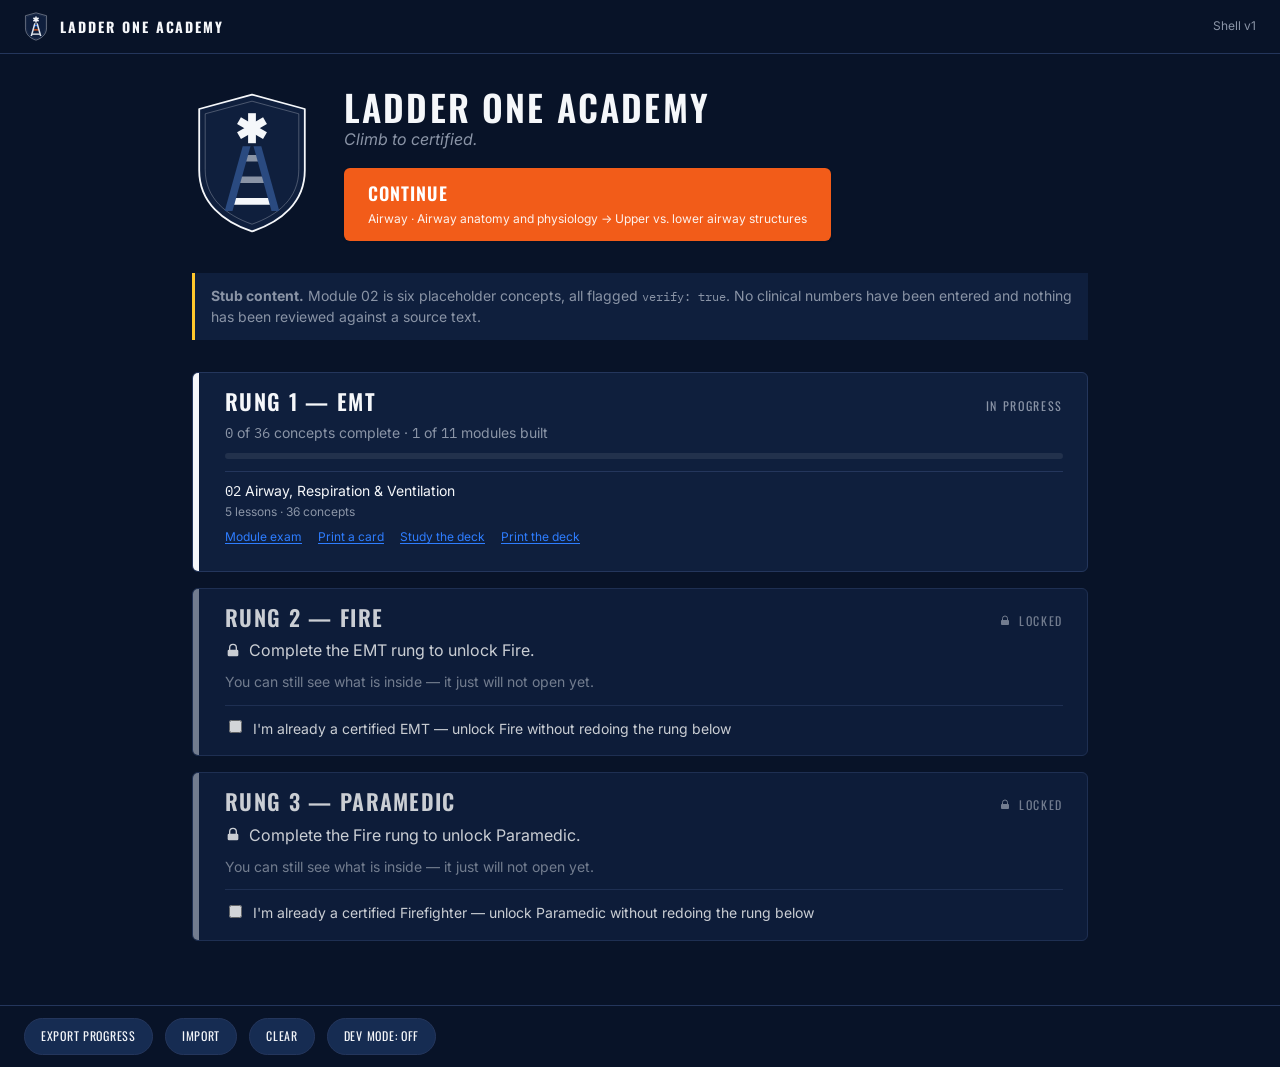
==== commit 16a53e5a: "Deck v1 Co-Authored-By: Claude Opus 5 <noreply@anthropic.com>" ====
--- a/index.html
+++ b/index.html
@@ -440,6 +440,59 @@
   .deckprint .paper-stage .l1a-sheet { margin-bottom: var(--space-6); }
   .printview__actions button:disabled { opacity: .5; cursor: default; }
 
+  /* --- Deck (SRS) --------------------------------------------------------- */
+  .deck-stats { display: flex; gap: var(--space-5); flex-wrap: wrap; margin: var(--space-4) 0 var(--space-5); }
+  .stat { background: var(--surface); border: 1px solid var(--border); border-radius: var(--radius); padding: var(--space-4) var(--space-5); min-width: 8rem; }
+  .stat__n { display: block; font-size: var(--fs-2xl); line-height: 1; color: var(--text); }
+  .stat__l { display: block; font-size: var(--fs-xs); color: var(--text-muted); text-transform: uppercase; letter-spacing: var(--tracking-wide); margin-top: var(--space-2); }
+  .deck-actions { display: flex; gap: var(--space-3); align-items: center; flex-wrap: wrap; margin: var(--space-4) 0; }
+  .deck-actions button:not(.cta), .deck-progress button, #deck-back {
+    font: inherit; font-family: var(--font-display); font-size: var(--fs-xs);
+    letter-spacing: var(--tracking-wide); text-transform: uppercase;
+    background: var(--surface-raised); color: var(--text);
+    border: 1px solid var(--border); border-radius: var(--radius-pill);
+    padding: var(--space-2) var(--space-4); cursor: pointer;
+  }
+  .deck-actions .cta:disabled { opacity: .5; cursor: default; }
+  .deck-sub { font-size: var(--fs-md); margin-top: var(--space-6); }
+  .deck-table { list-style: none; margin: 0; padding: 0; font-size: var(--fs-sm); }
+  .deck-table li { display: flex; gap: var(--space-3); align-items: baseline; padding: var(--space-2) 0; border-top: 1px solid var(--border); }
+  .deck-table__t { flex: 1; }
+  .deck-table em { font-style: normal; font-size: var(--fs-xs); color: var(--text-muted); }
+  .deck-table__d { font-family: var(--font-mono); font-size: var(--fs-xs); color: var(--text-muted); min-width: 5.5rem; text-align: right; }
+  .deck-table__d.is-due { color: var(--signal-yellow); }
+
+  .deck-progress { display: flex; justify-content: space-between; align-items: center; gap: var(--space-3); font-size: var(--fs-sm); color: var(--text-muted); margin-bottom: var(--space-4); }
+
+  .dcard {
+    position: relative; background: var(--paper); color: var(--ink);
+    border-radius: var(--radius); padding: var(--space-6) var(--space-6) var(--space-6) var(--space-8);
+    min-height: 15rem; display: flex; flex-direction: column; box-shadow: var(--shadow-2); max-width: 34rem;
+  }
+  .dcard__bar { position: absolute; left: 0; top: 0; bottom: 0; width: 8px; border-radius: var(--radius) 0 0 var(--radius); background: var(--tier-color); box-shadow: inset -1px 0 0 var(--rule); }
+  .dcard__head { display: flex; justify-content: space-between; font-family: var(--font-display); font-size: var(--fs-xs); letter-spacing: var(--tracking-wider); text-transform: uppercase; color: var(--ink-muted); margin-bottom: var(--space-4); }
+  .dcard__title { font-family: var(--font-display); font-size: var(--fs-xl); text-transform: uppercase; color: var(--ink); margin: 0 0 var(--space-3); }
+  .dcard__summary { font-style: italic; color: var(--ink-muted); margin: 0; }
+  .dcard__text { margin: 0 0 var(--space-4); line-height: var(--lh-normal); }
+  .dcard__why { font-style: italic; color: var(--ink-muted); font-size: var(--fs-sm); border-top: 1px solid var(--rule); padding-top: var(--space-3); margin: auto 0 0; }
+  .dcard__verify { position: absolute; right: var(--space-4); bottom: var(--space-3); font-family: var(--font-display); font-size: var(--fs-xs); letter-spacing: var(--tracking-wide); text-transform: uppercase; color: var(--ink-muted); border: 1px solid var(--rule); border-radius: var(--radius-sm); padding: 1px 6px; }
+  .dcard__body { flex: 1; }
+
+  .deck-grade { display: flex; gap: var(--space-3); flex-wrap: wrap; margin-top: var(--space-5); }
+  .grade {
+    flex: 1 1 8rem; font: inherit; cursor: pointer; text-align: left;
+    background: var(--surface); color: var(--text);
+    border: 1px solid var(--border); border-radius: var(--radius); padding: var(--space-3) var(--space-4);
+  }
+  .grade:hover { border-color: var(--slate); }
+  .grade__l { display: block; font-family: var(--font-display); letter-spacing: var(--tracking-wide); text-transform: uppercase; font-size: var(--fs-sm); }
+  .grade__w { display: block; font-size: var(--fs-xs); color: var(--signal-yellow); margin-top: 2px; }
+  .grade__h { display: block; font-size: var(--fs-xs); color: var(--text-muted); margin-top: var(--space-2); }
+  .grade--again { border-left: 3px solid var(--ember); }
+  .grade--hard  { border-left: 3px solid var(--signal-yellow); }
+  .grade--good  { border-left: 3px solid var(--line-blue); }
+  .grade--easy  { border-left: 3px solid var(--star-white); }
+
   /* --- Dev mode banner ---------------------------------------------------- */
   .devbanner {
     background: var(--signal-yellow); color: var(--navy);
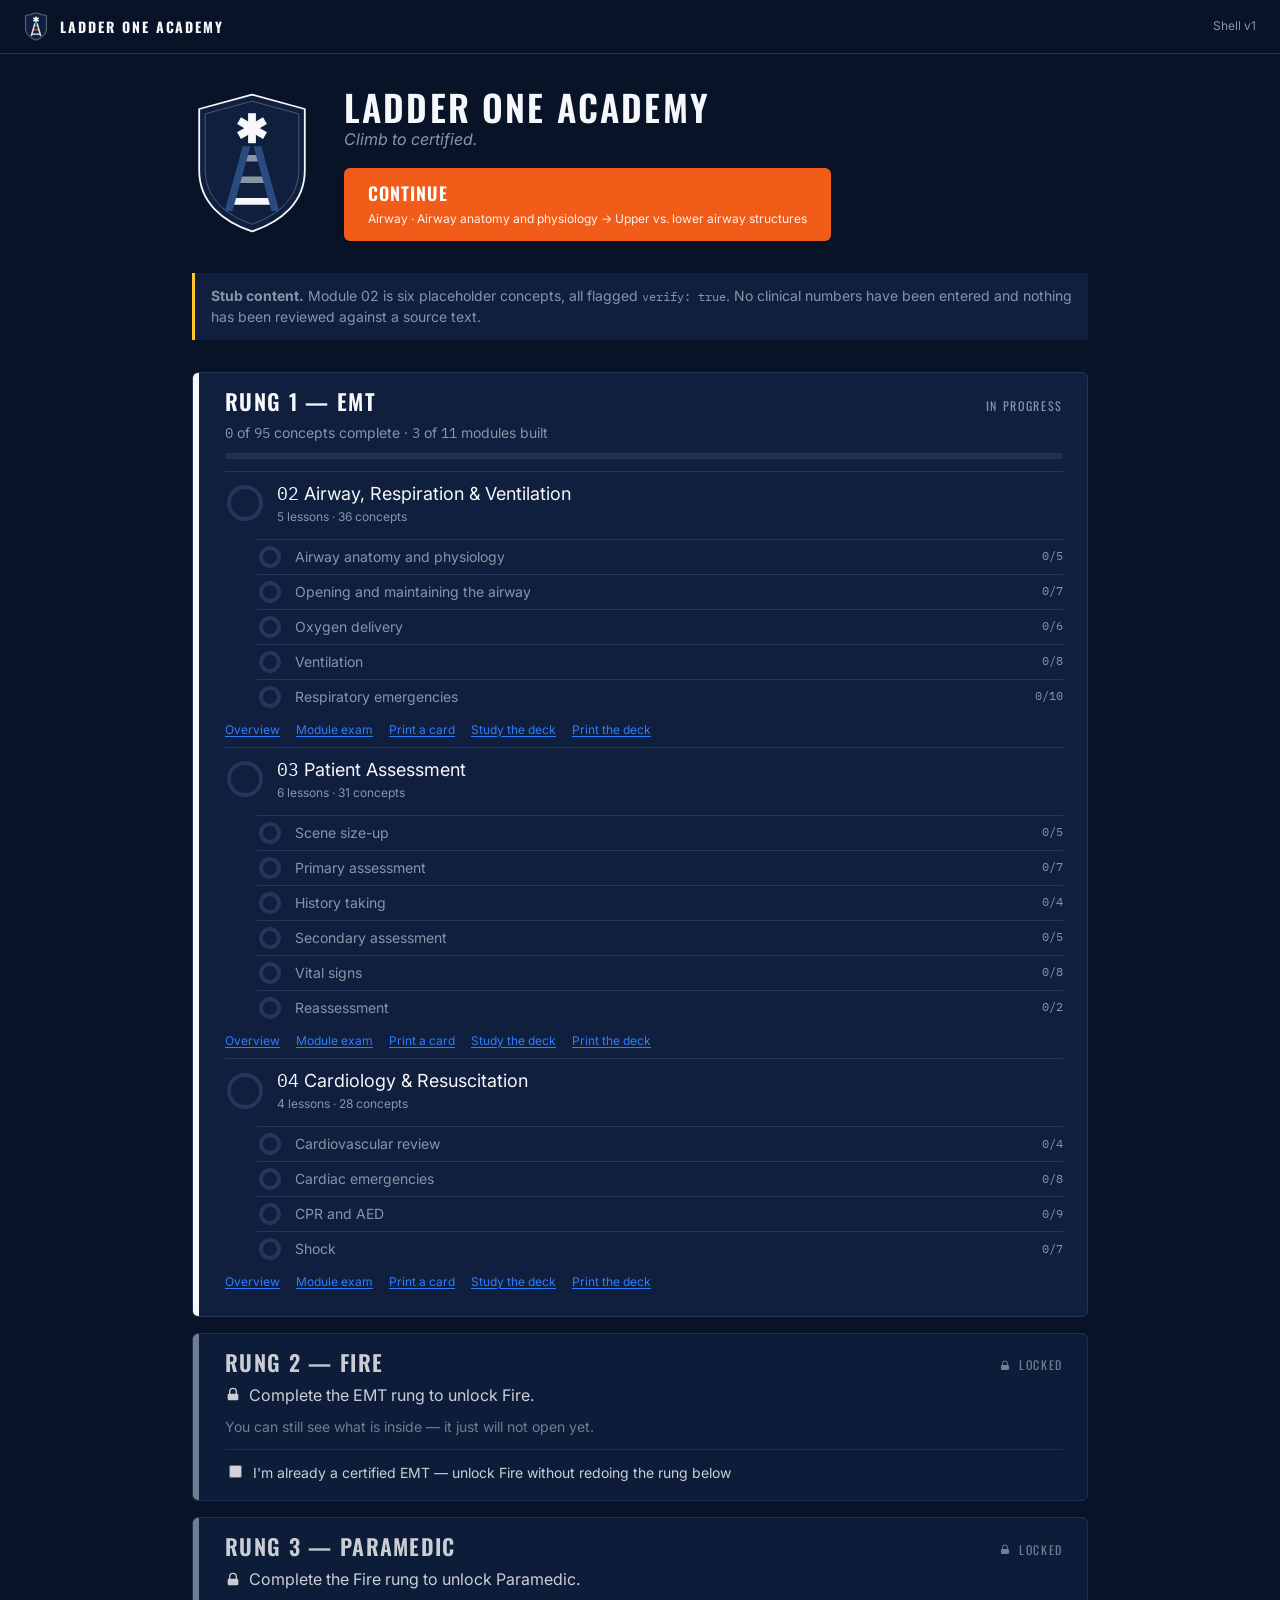
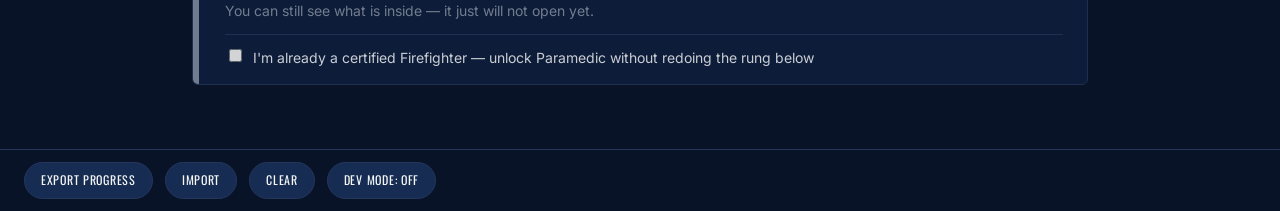
==== commit 5455d305: "Ladder rings and Module Overview screen Co-Authored-By: Claude Opus 5 <noreply@anthropic.com>" ====
--- a/index.html
+++ b/index.html
@@ -493,6 +493,56 @@
   .grade--good  { border-left: 3px solid var(--line-blue); }
   .grade--easy  { border-left: 3px solid var(--star-white); }
 
+  /* --- Progress rings ----------------------------------------------------- */
+  .ring { flex: none; display: block; }
+
+  /* --- Ladder module rows ------------------------------------------------- */
+  .modrow { padding: var(--space-3) 0; border-top: 1px solid var(--border); }
+  .modrow__head { display: flex; gap: var(--space-3); align-items: center; }
+  .modrow__t { display: block; font-size: var(--fs-md); text-decoration: none; color: var(--text); }
+  .modrow__t:hover { text-decoration: underline; }
+  .lessonlist { list-style: none; margin: var(--space-3) 0 0 var(--space-6); padding: 0; }
+  .lessonlist li { display: flex; align-items: center; gap: var(--space-3); padding: var(--space-1) 0; font-size: var(--fs-sm); }
+  .lessonlist a { flex: 1; color: var(--text-muted); text-decoration: none; }
+  .lessonlist a:hover { color: var(--text); text-decoration: underline; }
+  .lessonlist .num { color: var(--text-muted); font-size: var(--fs-xs); }
+
+  /* --- Module overview ---------------------------------------------------- */
+  .ov-head { display: flex; gap: var(--space-5); align-items: center; flex-wrap: wrap; margin-bottom: var(--space-5); }
+  .ov-head h1 { margin-bottom: var(--space-2); }
+  .ov-actions { display: flex; gap: var(--space-3); align-items: center; flex-wrap: wrap; margin-top: var(--space-3); }
+  .ov-actions .cta { font-size: var(--fs-sm); padding: var(--space-2) var(--space-4); }
+
+  .ov-key { display: flex; flex-wrap: wrap; gap: var(--space-3); align-items: center; font-size: var(--fs-xs); color: var(--text-muted); margin-bottom: var(--space-5); }
+  .ov-key__t { font-family: var(--font-display); letter-spacing: var(--tracking-wide); text-transform: uppercase; }
+  .key-item { display: inline-flex; align-items: center; gap: var(--space-1); }
+
+  .ov-lesson { border-top: 1px solid var(--border); padding-top: var(--space-4); margin-bottom: var(--space-5); }
+  .ov-lesson > header { display: flex; gap: var(--space-3); align-items: center; margin-bottom: var(--space-3); }
+  .ov-lesson h2 { font-size: var(--fs-md); margin: 0 0 2px; }
+  .ov-lesson .meta { margin: 0; font-size: var(--fs-xs); }
+
+  .ov-concepts { list-style: none; margin: 0; padding: 0; }
+  .ov-concepts li { display: flex; align-items: center; gap: var(--space-3); padding: var(--space-2) 0; border-top: 1px solid var(--border); flex-wrap: wrap; }
+  .ov-concepts a { flex: 1 1 18rem; display: flex; align-items: center; gap: var(--space-2); text-decoration: none; color: var(--text); font-size: var(--fs-sm); }
+  .ov-concepts a:hover .ov-t { text-decoration: underline; }
+  .ov-concepts li.is-done .ov-t { color: var(--text-muted); }
+  .ov-flags { display: inline-flex; gap: var(--space-2); align-items: center; }
+  .ov-done { font-size: var(--fs-xs); color: var(--line-blue); text-transform: uppercase; letter-spacing: var(--tracking-wide); font-family: var(--font-display); }
+  .ov-focus { font-size: var(--fs-xs); color: var(--ember); text-transform: uppercase; letter-spacing: var(--tracking-wide); font-family: var(--font-display); }
+  .ov-missing { color: var(--ember); font-size: var(--fs-sm); }
+
+  .dots { display: inline-flex; gap: 3px; flex: none; }
+  .dot {
+    width: 1.35rem; height: 1.35rem; border-radius: var(--radius-sm);
+    display: inline-flex; align-items: center; justify-content: center;
+    font-family: var(--font-mono); font-size: 10px; font-weight: 600;
+    border: 1px solid var(--border); color: var(--text-muted); background: var(--surface);
+  }
+  .dot.is-viewed { background: var(--tier-color); border-color: var(--tier-color); color: var(--navy); }
+  .dot.is-unseen { border-style: dashed; }
+  .dot.is-absent { opacity: .3; }
+
   /* --- Dev mode banner ---------------------------------------------------- */
   .devbanner {
     background: var(--signal-yellow); color: var(--navy);
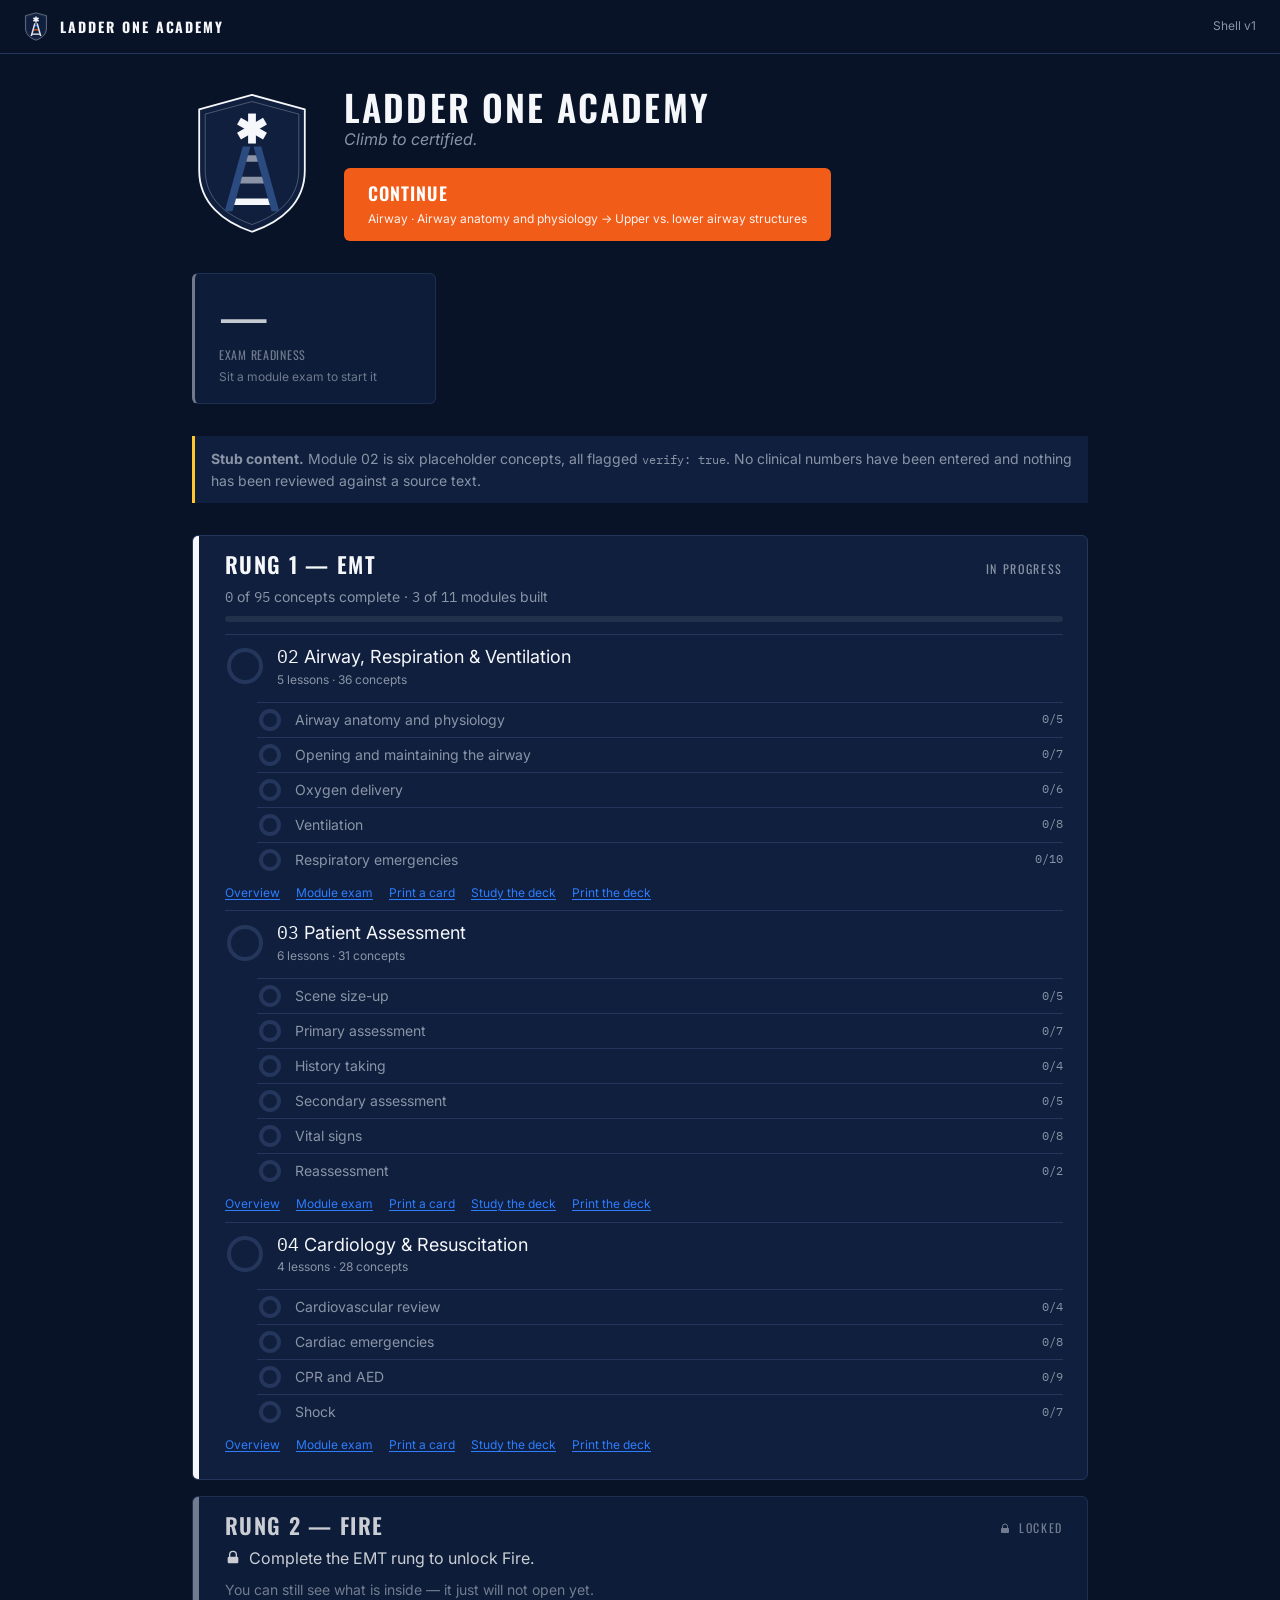
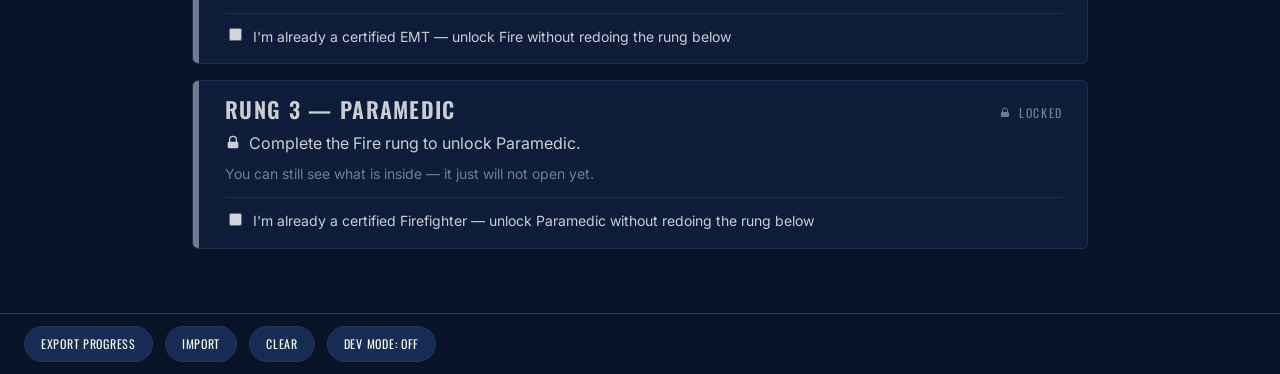
==== commit 30ee1dbe: "Exam Readiness meter and breakdown screen Co-Authored-By: Claude Opus 5 <noreply@anthropic.com>" ====
--- a/index.html
+++ b/index.html
@@ -543,6 +543,60 @@
   .dot.is-unseen { border-style: dashed; }
   .dot.is-absent { opacity: .3; }
 
+  /* --- Worksheets --------------------------------------------------------- */
+  .worksheet .ws-items { margin: 0; padding-left: 0.3in; }
+  .worksheet .ws-items li { margin-bottom: 0.19in; line-height: 1.6; break-inside: avoid; }
+  .worksheet .ws-q { font-size: 10.5pt; }
+  .worksheet .ws-instr { font-size: 9.5pt; color: var(--ink-muted); margin: 0.1in 0 0.16in; }
+  .worksheet .ws-diagram { text-align: center; margin-bottom: 0.16in; }
+  .worksheet .ws-diagram img { max-width: 100%; max-height: 4.6in; }
+  .worksheet .ws-lines { margin: 0; padding-left: 0.3in; columns: 2; column-gap: 0.4in; }
+  .worksheet .ws-lines li { border-bottom: 0.75pt solid var(--rule); height: 0.32in; margin-bottom: 0.12in; break-inside: avoid; }
+  .worksheet .ws-key { margin: 0; padding-left: 0.3in; columns: 2; column-gap: 0.4in; font-size: 9.5pt; }
+  .worksheet .ws-key li { margin-bottom: 0.08in; break-inside: avoid; }
+  .worksheet .ws-key em { color: var(--ink-muted); font-size: 8.5pt; display: block; }
+  .worksheetview .paper-stage .l1a-page { margin-bottom: var(--space-6); }
+  #ws-new { background: var(--surface-raised); color: var(--text); border: 1px solid var(--border); }
+
+  /* --- Readiness meter ---------------------------------------------------- */
+  .readiness {
+    display: block; text-decoration: none; color: var(--text);
+    background: var(--surface); border: 1px solid var(--border); border-left: 3px solid var(--slate);
+    border-radius: var(--radius); padding: var(--space-4) var(--space-5); min-width: 12rem;
+  }
+  .readiness:hover { border-color: var(--slate); }
+  .readiness.is-ready { border-left-color: var(--line-blue); }
+  .readiness.is-empty { opacity: .8; }
+  .readiness__n { display: block; font-family: var(--font-display); font-size: var(--fs-3xl); line-height: 1; }
+  .readiness.is-ready .readiness__n { color: var(--line-blue); }
+  .readiness__l { display: block; font-family: var(--font-display); font-size: var(--fs-xs); letter-spacing: var(--tracking-wide); text-transform: uppercase; color: var(--text-muted); margin-top: var(--space-2); }
+  .readiness__h { display: block; font-size: var(--fs-xs); color: var(--text-muted); margin-top: var(--space-1); }
+  .readiness__bar { display: block; height: 5px; border-radius: var(--radius-pill); background: rgba(255,255,255,.08); overflow: hidden; margin-top: var(--space-3); }
+  .readiness__bar span { display: block; height: 100%; background: var(--tier-color); }
+  .readiness.is-big { border-left-width: 5px; text-align: center; }
+  .readiness.is-big .readiness__n { font-size: 4rem; }
+
+  .rd-head { display: flex; gap: var(--space-5); align-items: flex-start; flex-wrap: wrap; margin-bottom: var(--space-6); }
+  .rd-head > div:last-child { flex: 1 1 22rem; }
+  .rd-caveat { border-left: 3px solid var(--signal-yellow); background: var(--surface); padding: var(--space-3) var(--space-4); font-size: var(--fs-sm); color: var(--text-muted); }
+  .rd-caveat b { color: var(--signal-yellow); }
+  .rd-sub { font-size: var(--fs-md); margin-top: var(--space-6); }
+  .rd-rows { margin-bottom: var(--space-3); }
+  .rd-row { display: grid; grid-template-columns: 13rem 1fr 3.5rem; gap: var(--space-3); align-items: center; padding: var(--space-2) 0; border-top: 1px solid var(--border); }
+  .rd-row__l { font-size: var(--fs-sm); }
+  .rd-row__bar { height: 8px; border-radius: var(--radius-pill); background: rgba(255,255,255,.08); overflow: hidden; }
+  .rd-row__bar span { display: block; height: 100%; background: var(--tier-color); }
+  .rd-row__bar span.is-empty { background: var(--slate); }
+  .rd-row__n { text-align: right; font-size: var(--fs-sm); }
+  .rd-row__s { grid-column: 1 / -1; font-size: var(--fs-xs); color: var(--text-muted); margin-top: -2px; }
+  .rd-heat tr.is-good td:nth-child(3) { color: var(--line-blue); }
+  .rd-heat tr.is-mid td:nth-child(3) { color: var(--signal-yellow); }
+  .rd-heat tr.is-poor td:nth-child(3) { color: var(--ember); }
+  .rd-weak { list-style: none; margin: 0; padding: 0; }
+  .rd-weak li { display: flex; justify-content: space-between; gap: var(--space-3); padding: var(--space-2) 0; border-top: 1px solid var(--border); font-size: var(--fs-sm); }
+  .rd-weak .num { color: var(--text-muted); font-size: var(--fs-xs); }
+  .hero { align-items: stretch; }
+
   /* --- Dev mode banner ---------------------------------------------------- */
   .devbanner {
     background: var(--signal-yellow); color: var(--navy);
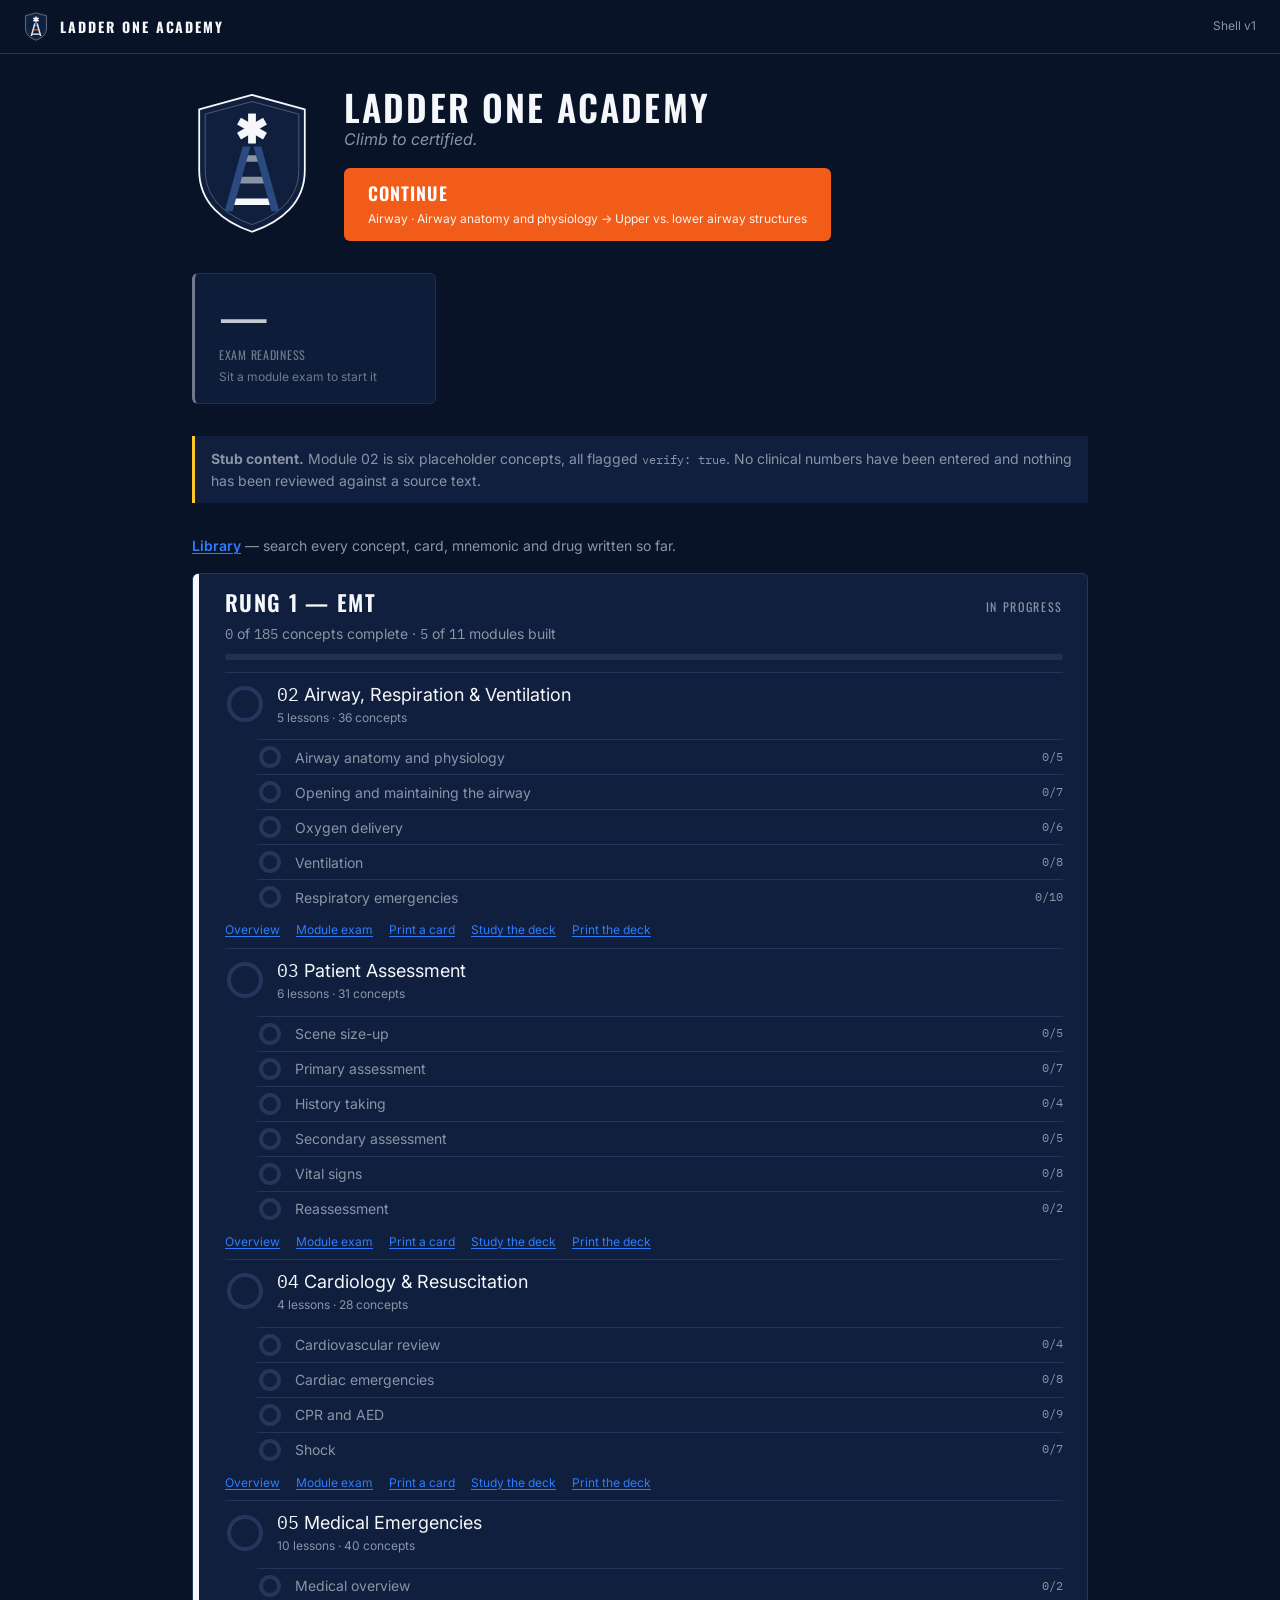
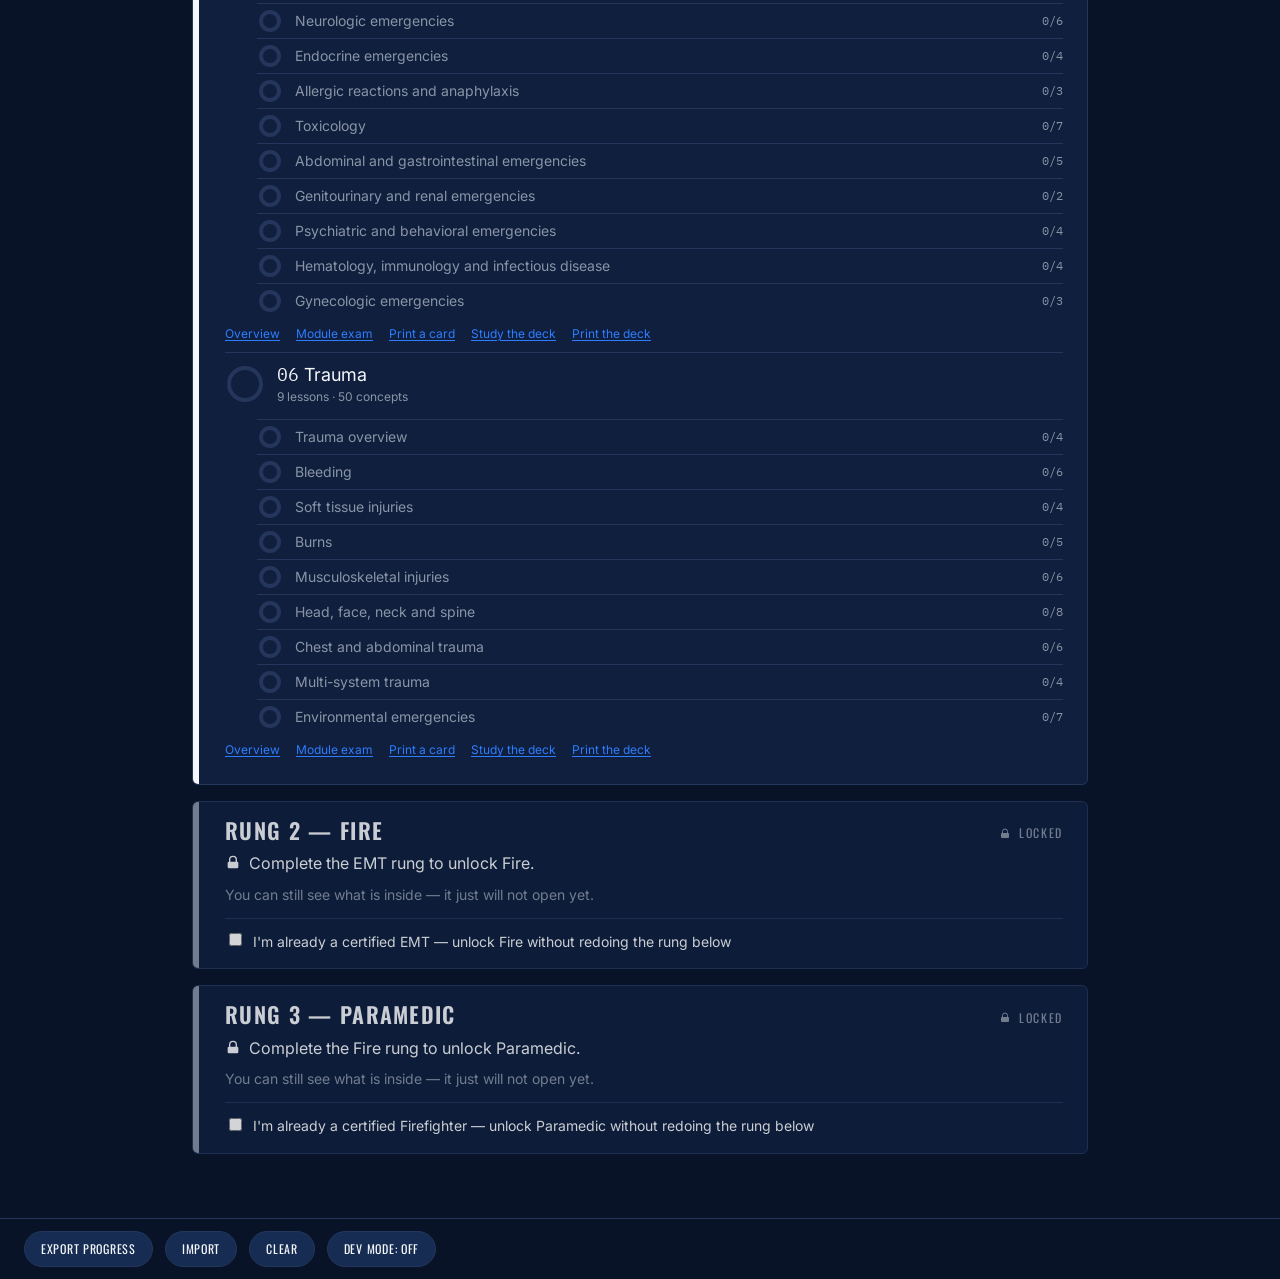
==== commit 09b5eb54: "Build the Library screen One searchable index of everything written: 479 entries across 185 concepts" ====
--- a/index.html
+++ b/index.html
@@ -106,6 +106,45 @@
   .stub .crumb { font-family: var(--font-display); letter-spacing: var(--tracking-wider); text-transform: uppercase; font-size: var(--fs-xs); color: var(--text-muted); margin-bottom: var(--space-2); }
   .stub h1 { margin-bottom: var(--space-2); }
   .verify-flag { color: var(--signal-yellow); font-size: var(--fs-sm); }
+
+  /* --- Library ----------------------------------------------------------- */
+  .ladder-tools { margin: 0 0 var(--space-4); color: var(--text-muted); font-size: var(--fs-sm); }
+  .ladder-tools a { font-weight: 600; }
+  .library .lead { max-width: 62ch; }
+  .lib-controls { display: flex; flex-wrap: wrap; gap: var(--space-3); align-items: center;
+    margin: var(--space-4) 0 var(--space-3); }
+  .lib-search { flex: 1 1 22rem; }
+  .lib-search > span { position: absolute; width: 1px; height: 1px; overflow: hidden;
+    clip: rect(0 0 0 0); clip-path: inset(50%); white-space: nowrap; }
+  .lib-search input { width: 100%; padding: 0.6rem 0.8rem; font: inherit; color: var(--text);
+    background: var(--surface-raised); border: 1px solid var(--border); border-radius: 6px; }
+  .lib-search input:focus-visible { outline: 2px solid var(--line-blue); outline-offset: 1px; }
+  .lib-kinds { display: flex; flex-wrap: wrap; gap: var(--space-2); }
+  .lib-chip { display: inline-flex; align-items: center; gap: 0.4rem; padding: 0.35rem 0.7rem;
+    font: inherit; font-size: var(--fs-sm); color: var(--text-muted); cursor: pointer;
+    background: transparent; border: 1px solid var(--border); border-radius: 999px; }
+  .lib-chip span { font-family: var(--font-mono); font-size: 0.75rem; opacity: 0.75; }
+  .lib-chip.is-on { color: var(--text); background: var(--surface-raised); border-color: var(--line-blue); }
+  .lib-count { margin: 0 0 var(--space-3); color: var(--text-muted); font-size: var(--fs-sm); }
+  .lib-empty { color: var(--text-muted); }
+  .lib-list { list-style: none; margin: 0; padding: 0; display: grid; gap: var(--space-2); }
+  .lib-row { padding: var(--space-3); background: var(--surface-raised); border: 1px solid var(--border);
+    border-radius: 8px; }
+  .lib-row__head { display: flex; flex-wrap: wrap; align-items: baseline; gap: var(--space-2); }
+  .lib-row__title { margin: 0; font-size: 1rem; }
+  .lib-kind { font-family: var(--font-mono); font-size: 0.7rem; letter-spacing: 0.06em;
+    text-transform: uppercase; padding: 0.15rem 0.45rem; border-radius: 4px;
+    background: var(--navy-500); color: var(--star-white); }
+  .lib-kind--card { background: var(--line-blue); }
+  .lib-kind--mnemonic { background: var(--ember); }
+  .lib-kind--drug { background: #1B7F4B; }
+  .lib-high { color: var(--signal-yellow); }
+  .lib-row__sub { margin: 0.35rem 0 0; color: var(--text-muted); font-size: var(--fs-sm); }
+  .lib-row__detail { margin: 0.35rem 0 0; font-size: var(--fs-sm);
+    display: -webkit-box; -webkit-line-clamp: 2; -webkit-box-orient: vertical; overflow: hidden; }
+  .lib-row__links { margin: 0.5rem 0 0; display: flex; gap: var(--space-3); font-size: var(--fs-sm); }
+  .lib-more { margin-top: var(--space-3); }
+  @media print { .lib-controls, .lib-row__links, .lib-more { display: none; } }
   .stub-box { border: 1px dashed var(--border); border-radius: var(--radius); padding: var(--space-5); margin: var(--space-5) 0; }
   .stub-box h2 { margin-bottom: var(--space-2); font-size: var(--fs-md); color: var(--text-muted); }
   .back { font-family: var(--font-display); letter-spacing: var(--tracking-wide); text-transform: uppercase; font-size: var(--fs-sm); }
@@ -550,7 +589,27 @@
   .worksheet .ws-instr { font-size: 9.5pt; color: var(--ink-muted); margin: 0.1in 0 0.16in; }
   .worksheet .ws-diagram { text-align: center; margin-bottom: 0.16in; }
   .worksheet .ws-diagram img { max-width: 100%; max-height: 4.6in; }
+  /* Labelled figure: the SVG is inlined so its own printed labels can be hidden —
+     an <img> is opaque to this stylesheet and would hand over the answers. */
+  .worksheet .ws-diagram--labelled { position: relative; display: inline-block; line-height: 0; }
+  .worksheet .ws-diagram--labelled svg { display: block; width: auto; height: auto; max-width: 100%; max-height: 4.6in; }
+  /* The figure's own labels, and the leader lines that would otherwise point
+     from a structure out to a blank space where its label used to be. */
+  .worksheet .ws-diagram--labelled svg text,
+  .worksheet .ws-diagram--labelled svg .lead { display: none; }
+  .worksheet .ws-pin {
+    position: absolute; transform: translate(-50%, -50%);
+    min-width: 0.19in; height: 0.19in; padding: 0 0.02in; box-sizing: border-box;
+    border: 1pt solid var(--navy); border-radius: 50%; background: #fff;
+    font-family: var(--font-mono, monospace); font-size: 8pt; font-weight: 700;
+    line-height: calc(0.19in - 2pt); text-align: center; color: var(--navy);
+  }
   .worksheet .ws-lines { margin: 0; padding-left: 0.3in; columns: 2; column-gap: 0.4in; }
+  .worksheet .ws-lines--numbered { list-style: decimal; }
+  .worksheet .ws-lines--numbered li::marker { font-family: var(--font-mono, monospace); font-weight: 700; }
+  .worksheet .ws-keyh { font-family: var(--font-heading, inherit); font-size: 10.5pt; text-transform: uppercase;
+    letter-spacing: 0.04em; margin: 0.18in 0 0.08in; }
+  .worksheet .ws-key--diagram { list-style: decimal; }
   .worksheet .ws-lines li { border-bottom: 0.75pt solid var(--rule); height: 0.32in; margin-bottom: 0.12in; break-inside: avoid; }
   .worksheet .ws-key { margin: 0; padding-left: 0.3in; columns: 2; column-gap: 0.4in; font-size: 9.5pt; }
   .worksheet .ws-key li { margin-bottom: 0.08in; break-inside: avoid; }
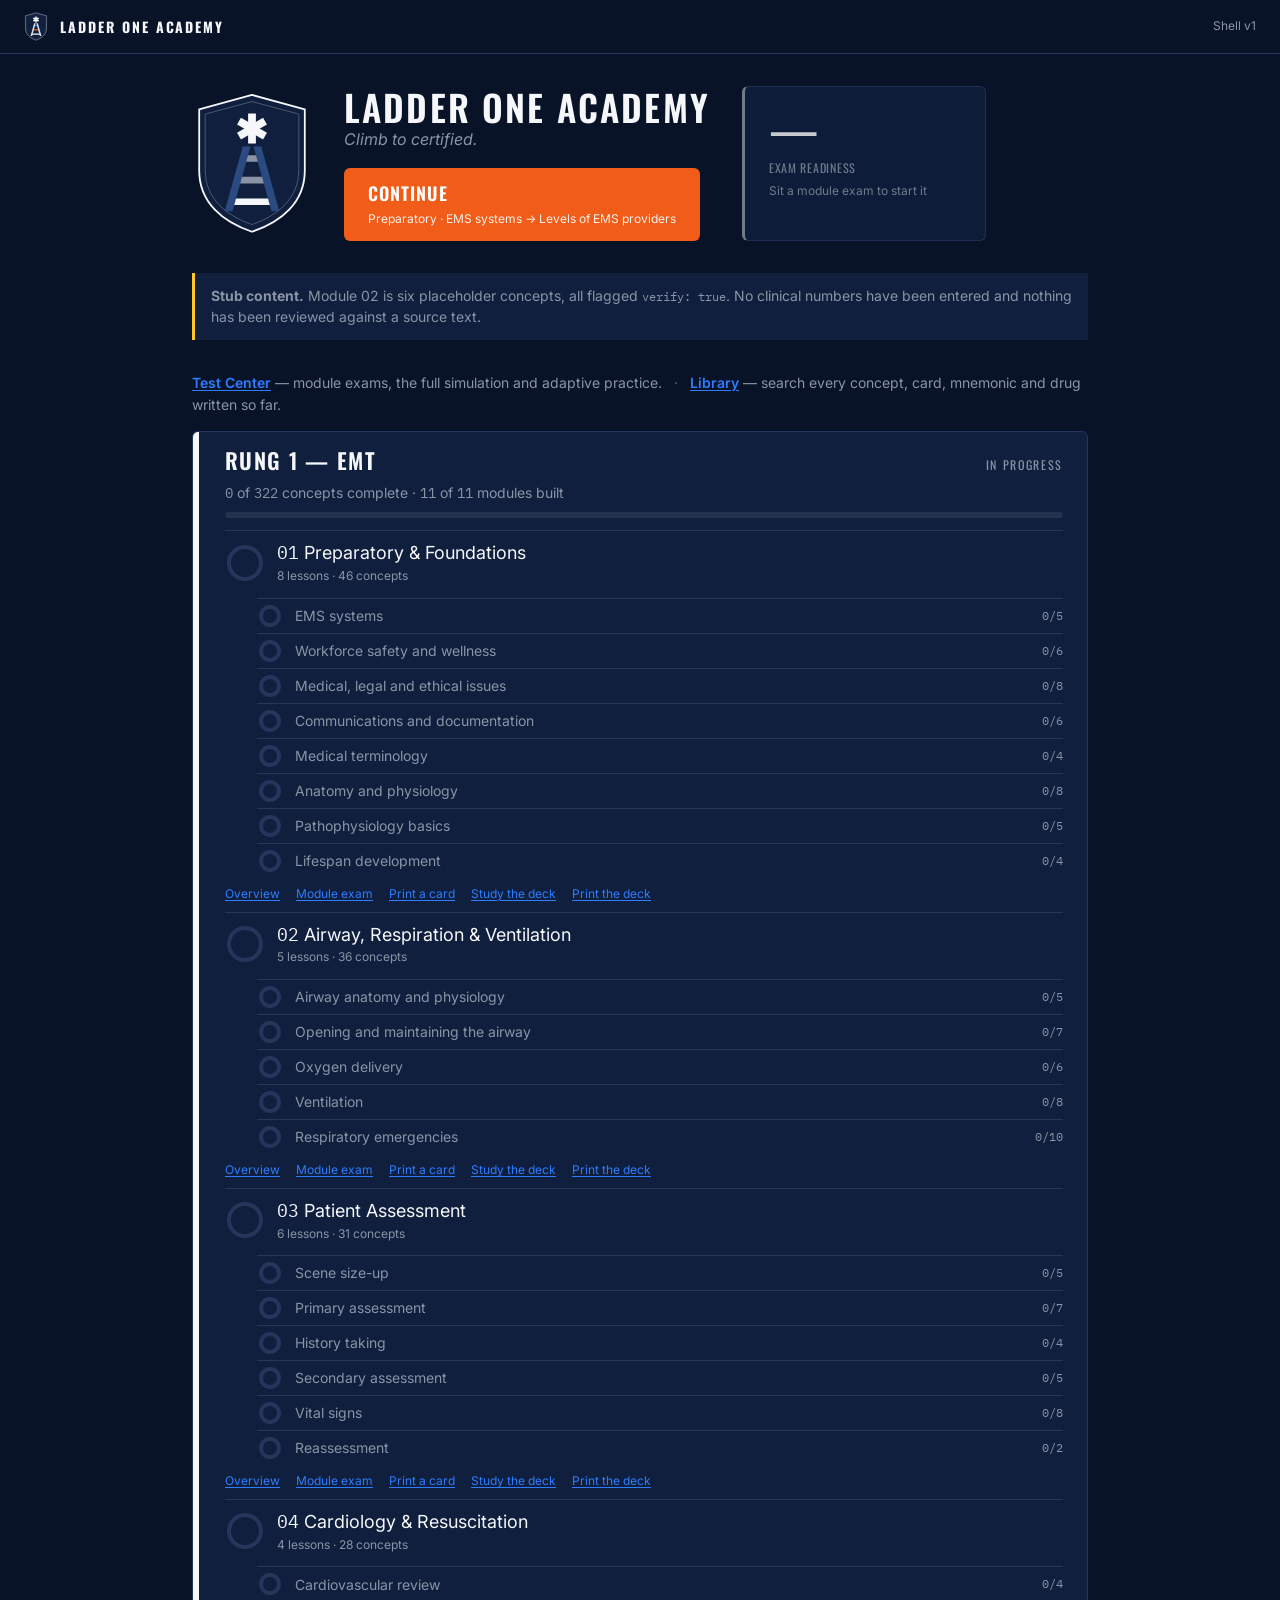
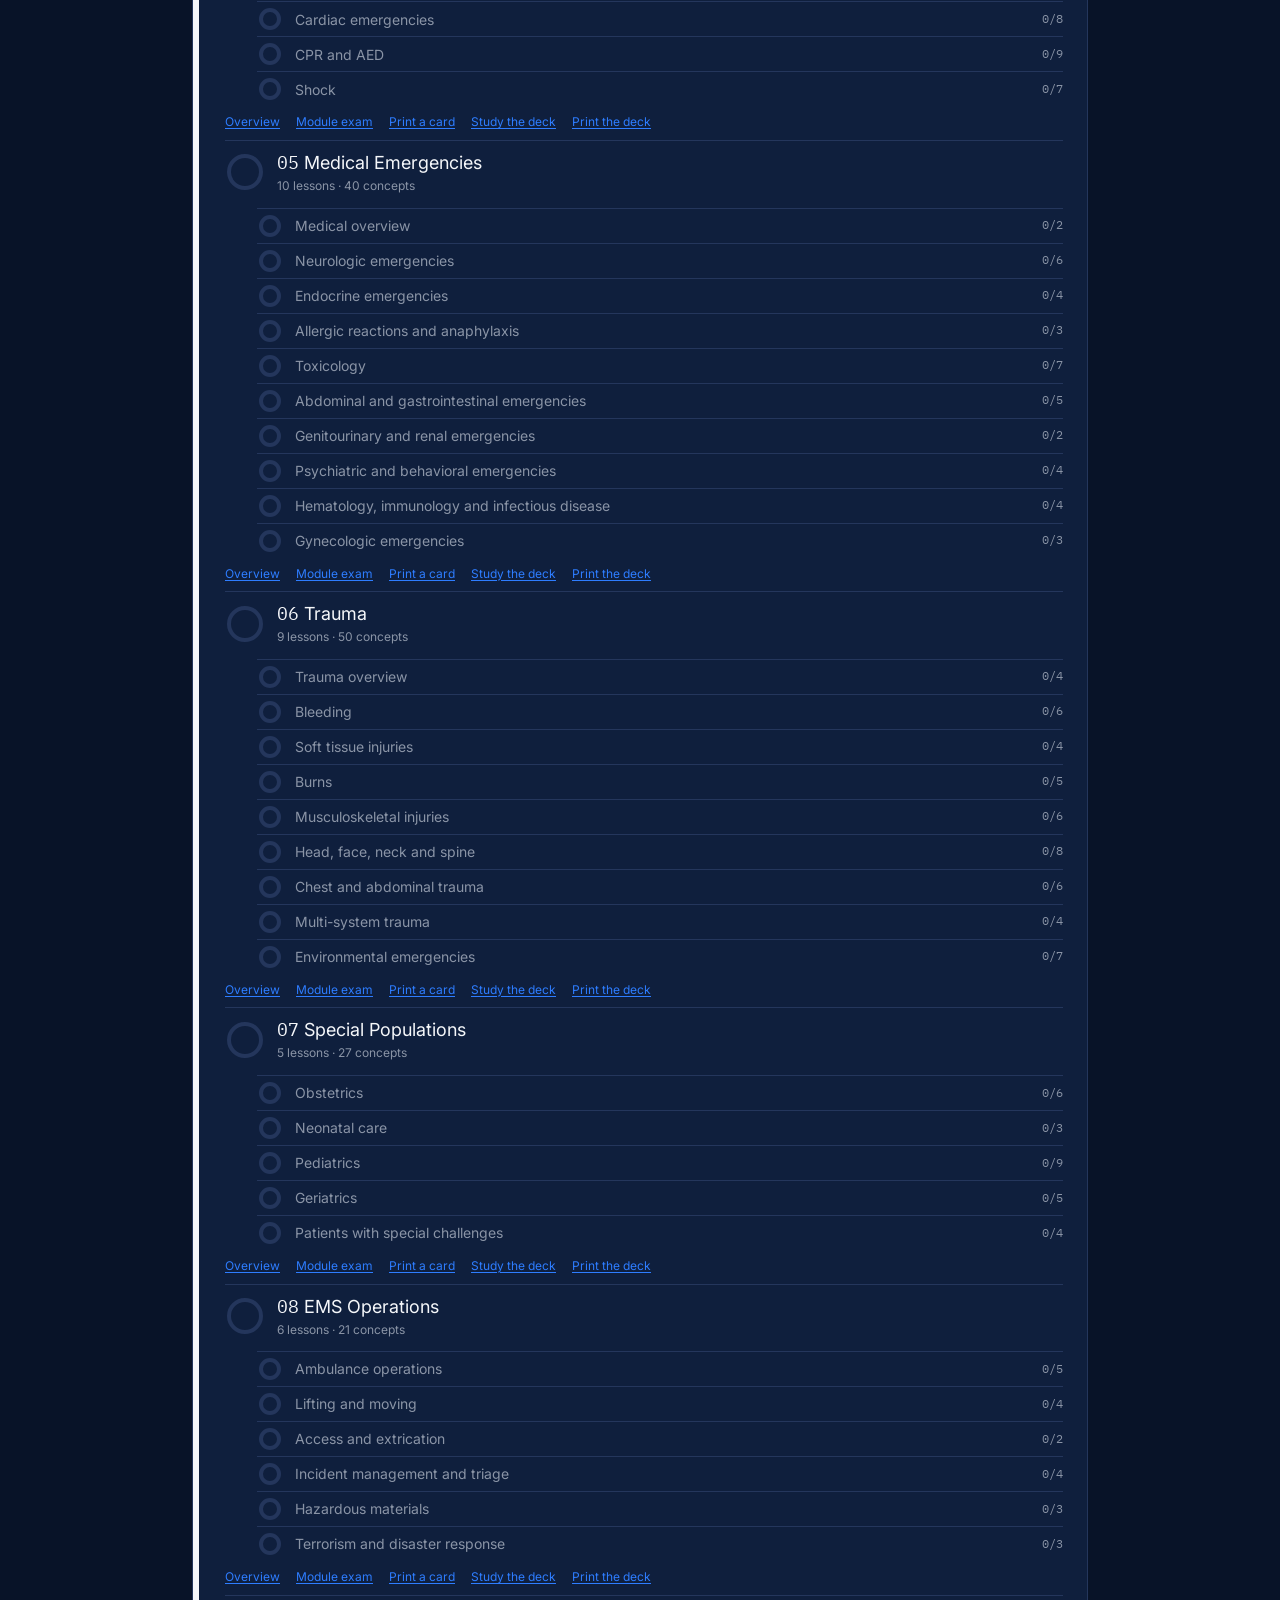
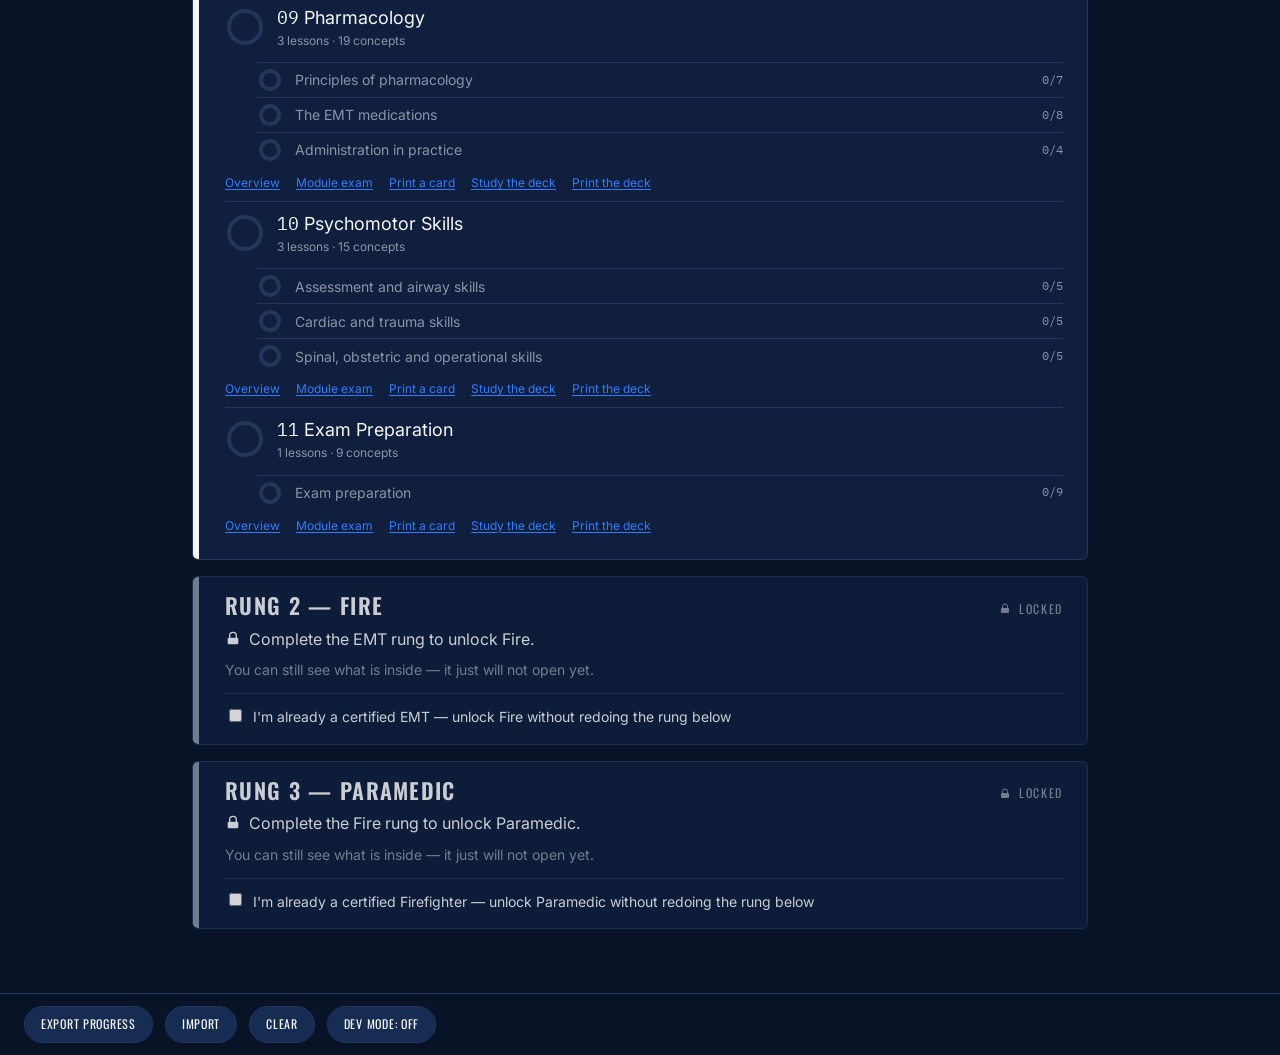
==== commit aa2432a0: "Test Center: full simulation and adaptive practice, wired to readiness New js/simulation.js and a #/" ====
--- a/index.html
+++ b/index.html
@@ -106,6 +106,23 @@
   .stub .crumb { font-family: var(--font-display); letter-spacing: var(--tracking-wider); text-transform: uppercase; font-size: var(--fs-xs); color: var(--text-muted); margin-bottom: var(--space-2); }
   .stub h1 { margin-bottom: var(--space-2); }
   .verify-flag { color: var(--signal-yellow); font-size: var(--fs-sm); }
+
+  .pointer-go { margin-top: var(--space-4); }
+  .ov-pointer { font-weight: 600; font-size: var(--fs-sm); white-space: nowrap; }
+
+  /* --- Test Center -------------------------------------------------------- */
+  .ladder-tools .sep { margin: 0 var(--space-2); opacity: 0.6; }
+  .tc-cards { display: grid; gap: var(--space-4); grid-template-columns: repeat(auto-fit, minmax(20rem, 1fr));
+              margin: var(--space-4) 0 var(--space-5); }
+  .tc-card { display: block; padding: var(--space-4); border: 1px solid var(--border); border-radius: 10px;
+             background: var(--surface-raised); color: inherit; text-decoration: none; }
+  .tc-card:hover { border-color: var(--line-blue); }
+  .tc-card h2 { margin: 0 0 var(--space-2); font-size: var(--fs-md); }
+  .tc-card p { margin: 0 0 var(--space-3); color: var(--text-muted); font-size: var(--fs-sm); }
+  .tc-go { font-weight: 600; color: var(--line-blue); font-size: var(--fs-sm); }
+  .sim-lengths { display: flex; flex-wrap: wrap; gap: var(--space-3); margin-top: var(--space-4); }
+  .cta--quiet { background: var(--surface-raised); color: var(--text); box-shadow: none; }
+  .exam-clock.is-low { color: var(--danger, #c0392b); font-weight: 700; }
 
   /* --- Library ----------------------------------------------------------- */
   .ladder-tools { margin: 0 0 var(--space-4); color: var(--text-muted); font-size: var(--fs-sm); }
